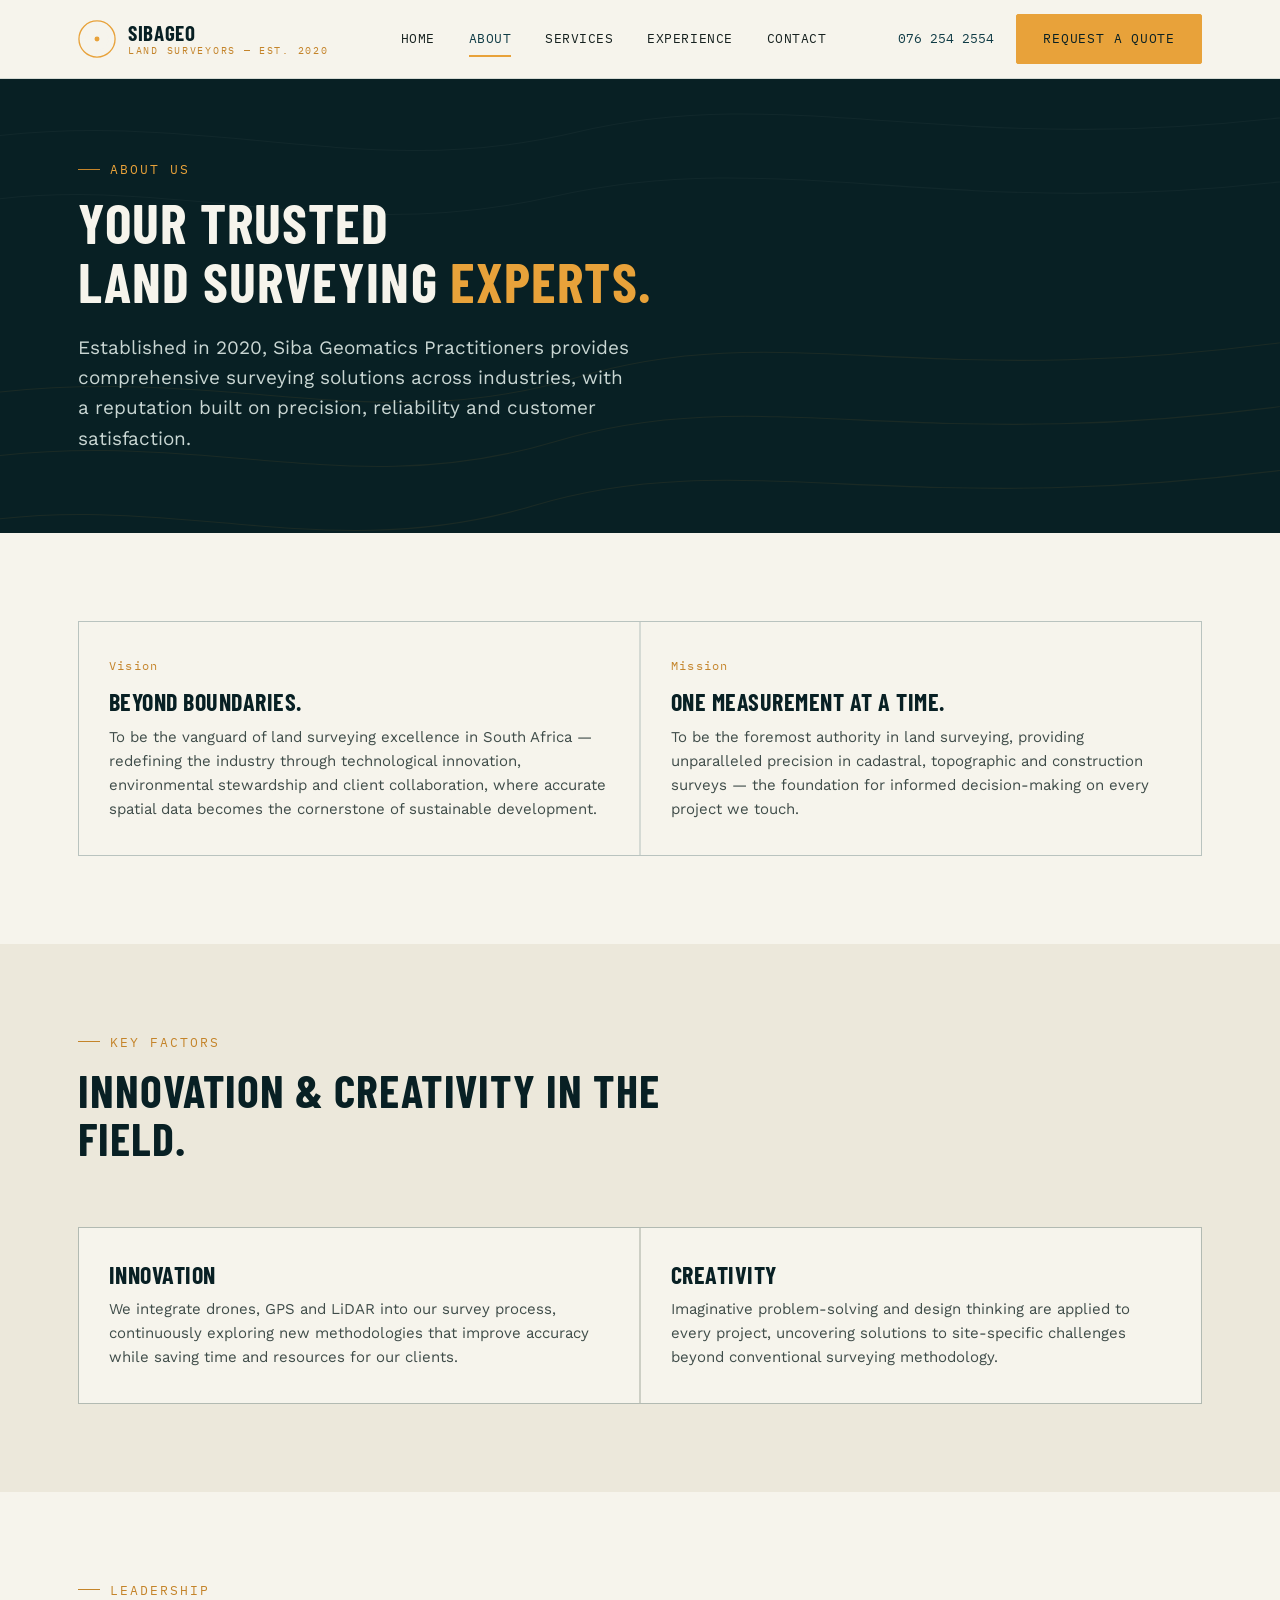
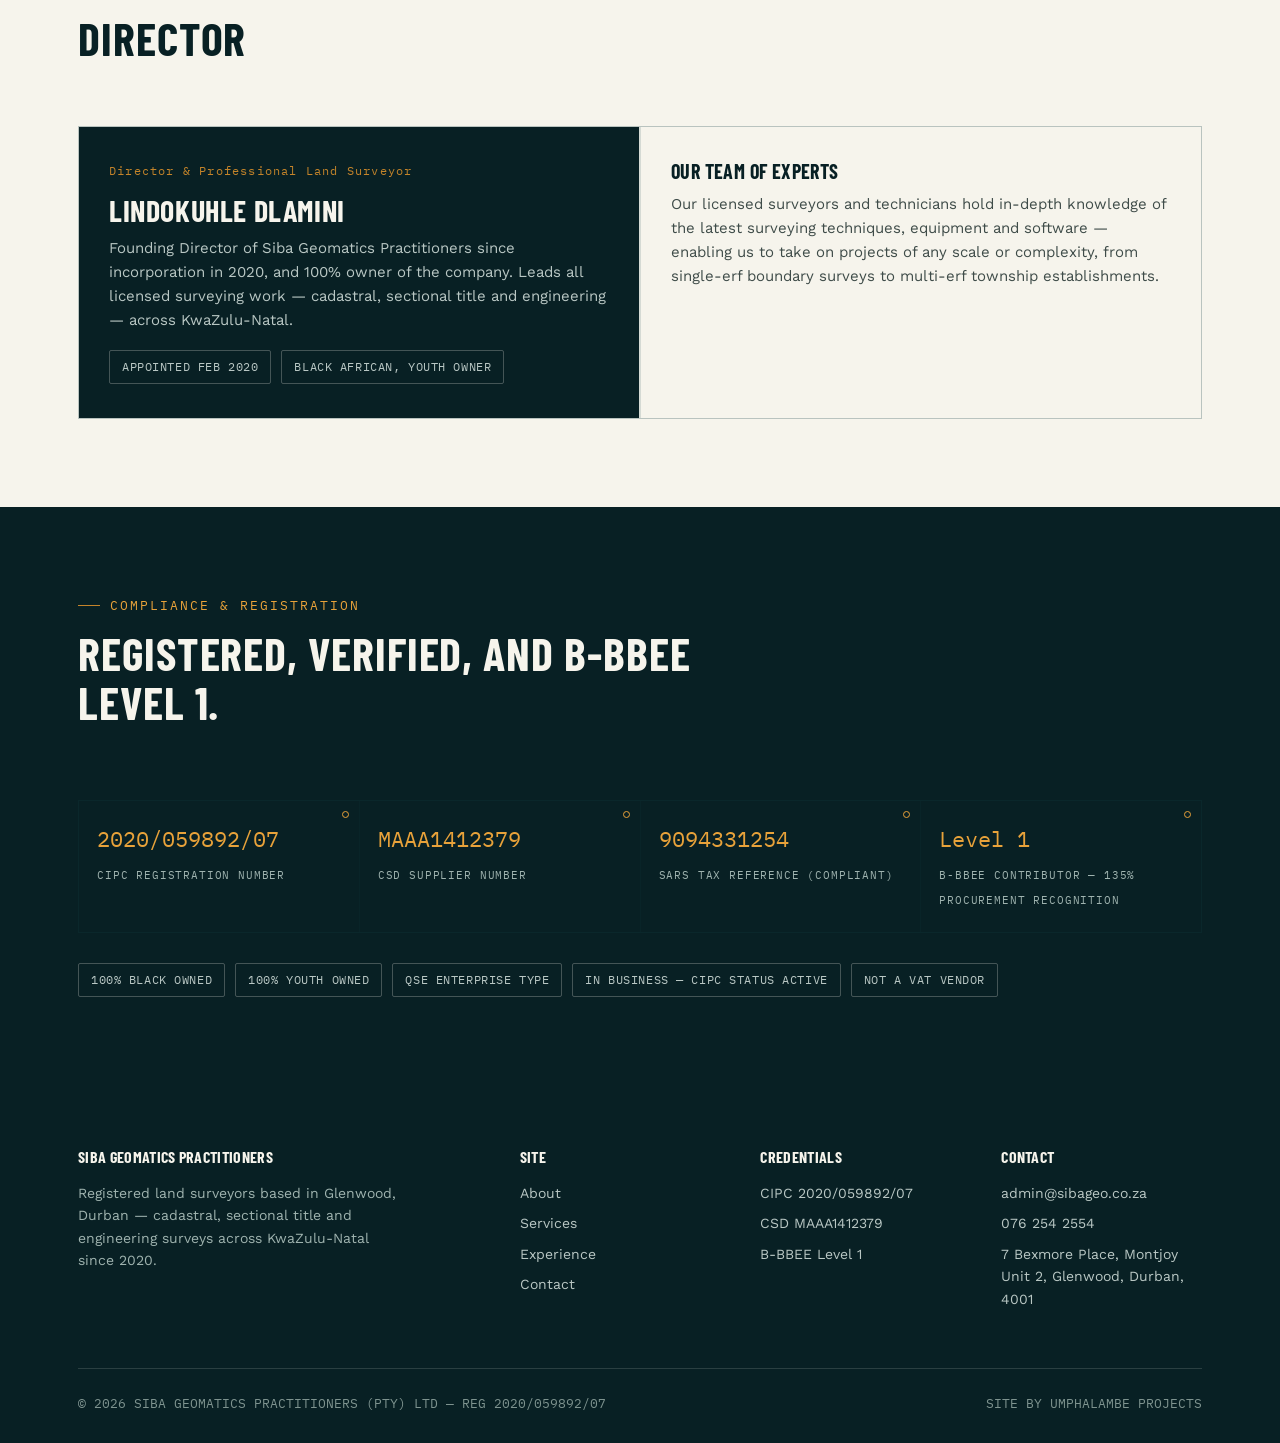
==== about.html @ 380212ef "Initial commit: SIBAGEO website Co-Authored-By: Claude Sonnet 5.5 <noreply@anthropic.com> Claude-Ses" ====
<!DOCTYPE html>
<html lang="en">
<head>
<meta charset="UTF-8">
<meta name="viewport" content="width=device-width, initial-scale=1.0">
<title>About | SIBAGEO Land Surveyors</title>
<meta name="description" content="About Siba Geomatics Practitioners — director, vision, mission, and B-BBEE Level 1 compliance credentials.">
<link rel="preconnect" href="https://fonts.googleapis.com">
<link href="https://fonts.googleapis.com/css2?family=Barlow+Condensed:wght@500;600;700&family=Work+Sans:wght@400;500;600&family=IBM+Plex+Mono:wght@400;500&display=swap" rel="stylesheet">
<link rel="stylesheet" href="style.css">
</head>
<body>
<header class="site">
  <div class="navwrap">
    <a class="brand" href="index.html">
      <svg class="brand-mark" viewBox="0 0 40 40" fill="none" xmlns="http://www.w3.org/2000/svg">
<circle cx="20" cy="20" r="19" stroke="#E8A23A" stroke-width="1.4"/>
<circle cx="20" cy="20" r="12.5" stroke="#F6F4EC" stroke-width="1"/>
<line x1="20" y1="2" x2="20" y2="9" stroke="#F6F4EC" stroke-width="1"/>
<line x1="20" y1="31" x2="20" y2="38" stroke="#F6F4EC" stroke-width="1"/>
<line x1="2" y1="20" x2="9" y2="20" stroke="#F6F4EC" stroke-width="1"/>
<line x1="31" y1="20" x2="38" y2="20" stroke="#F6F4EC" stroke-width="1"/>
<circle cx="20" cy="20" r="2.6" fill="#E8A23A"/>
</svg>
      <span class="brand-name">SIBAGEO<span>Land Surveyors — Est. 2020</span></span>
    </a>
    <nav class="mainnav">
      <a class="" href="index.html">Home</a>
<a class="active" href="about.html">About</a>
<a class="" href="services.html">Services</a>
<a class="" href="projects.html">Experience</a>
<a class="" href="contact.html">Contact</a>

    </nav>
    <div class="navcta">
      <a class="navphone" href="tel:+27762542554">076 254 2554</a>
      <a class="btn btn-gold" href="contact.html">Request a Quote</a>
      <button class="hamburger" aria-label="Menu"><span></span><span></span><span></span></button>
    </div>
  </div>
</header>

<section class="hero" style="padding:80px 0 60px;">
  <svg class="contour-bg" viewBox="0 0 1200 500" preserveAspectRatio="none" xmlns="http://www.w3.org/2000/svg">
<g stroke="#E8A23A" stroke-opacity="0.16" fill="none" stroke-width="1">
<path d="M-50,420 C 150,380 300,460 500,400 C 700,340 850,420 1250,360"/>
<path d="M-50,360 C 180,320 320,400 520,340 C 720,280 860,360 1250,300"/>
<path d="M-50,300 C 200,260 340,340 540,280 C 740,220 870,300 1250,240"/>
</g>
<g stroke="#F6F4EC" stroke-opacity="0.07" fill="none" stroke-width="1">
<path d="M-50,120 C 150,80 300,160 520,110 C 740,60 900,140 1250,90"/>
<path d="M-50,60 C 180,20 330,100 540,50 C 750,0 900,80 1250,30"/>
</g>
</svg>
  <div class="container hero-inner">
    <div class="eyebrow" style="color:#E8A23A;">About Us</div>
    <h1 style="font-size:clamp(34px,5vw,56px);">Your trusted<br>land surveying <em>experts.</em></h1>
    <p class="lead">Established in 2020, Siba Geomatics Practitioners provides comprehensive surveying solutions across industries, with a reputation built on precision, reliability and customer satisfaction.</p>
  </div>
</section>

<section class="section">
  <div class="container">
    <div class="grid grid-2">
      <div class="card">
        <span class="num">Vision</span>
        <h3>Beyond boundaries.</h3>
        <p>To be the vanguard of land surveying excellence in South Africa &mdash; redefining the industry through technological innovation, environmental stewardship and client collaboration, where accurate spatial data becomes the cornerstone of sustainable development.</p>
      </div>
      <div class="card">
        <span class="num">Mission</span>
        <h3>One measurement at a time.</h3>
        <p>To be the foremost authority in land surveying, providing unparalleled precision in cadastral, topographic and construction surveys &mdash; the foundation for informed decision-making on every project we touch.</p>
      </div>
    </div>
  </div>
</section>

<section class="section band-paper-dim">
  <div class="container">
    <div class="section-head">
      <div><div class="eyebrow">Key Factors</div><h2>Innovation &amp; creativity in the field.</h2></div>
    </div>
    <div class="grid grid-2">
      <div class="card">
        <h3>Innovation</h3>
        <p>We integrate drones, GPS and LiDAR into our survey process, continuously exploring new methodologies that improve accuracy while saving time and resources for our clients.</p>
      </div>
      <div class="card">
        <h3>Creativity</h3>
        <p>Imaginative problem-solving and design thinking are applied to every project, uncovering solutions to site-specific challenges beyond conventional surveying methodology.</p>
      </div>
    </div>
  </div>
</section>

<section class="section" id="team">
  <div class="container">
    <div class="section-head"><div><div class="eyebrow">Leadership</div><h2>Director</h2></div></div>
    <div class="grid grid-2" style="align-items:stretch;">
      <div class="card card-dark">
        <span class="num">Director &amp; Professional Land Surveyor</span>
        <h3 style="font-size:30px;">Lindokuhle Dlamini</h3>
        <p>Founding Director of Siba Geomatics Practitioners since incorporation in 2020, and 100% owner of the company. Leads all licensed surveying work &mdash; cadastral, sectional title and engineering &mdash; across KwaZulu-Natal.</p>
        <div class="badge-row">
          <span class="badge" style="border-color:rgba(246,244,236,0.25);color:#B9C7C4;">Appointed Feb 2020</span>
          <span class="badge" style="border-color:rgba(246,244,236,0.25);color:#B9C7C4;">Black African, Youth Owner</span>
        </div>
      </div>
      <div class="card">
        <h3 style="font-size:20px;">Our Team of Experts</h3>
        <p>Our licensed surveyors and technicians hold in-depth knowledge of the latest surveying techniques, equipment and software &mdash; enabling us to take on projects of any scale or complexity, from single-erf boundary surveys to multi-erf township establishments.</p>
      </div>
    </div>
  </div>
</section>

<section class="section band-dark" id="compliance">
  <div class="container">
    <div class="section-head">
      <div><div class="eyebrow" style="color:#E8A23A;">Compliance &amp; Registration</div><h2>Registered, verified, and B-BBEE Level 1.</h2></div>
    </div>
    <div class="plate-row">
      <div class="plate"><span class="val mono">2020/059892/07</span><span class="lab">CIPC Registration Number</span></div>
      <div class="plate"><span class="val mono">MAAA1412379</span><span class="lab">CSD Supplier Number</span></div>
      <div class="plate"><span class="val mono">9094331254</span><span class="lab">SARS Tax Reference (Compliant)</span></div>
      <div class="plate"><span class="val mono">Level 1</span><span class="lab">B-BBEE Contributor — 135% Procurement Recognition</span></div>
    </div>
    <div class="badge-row" style="margin-top:30px;">
      <span class="badge" style="border-color:rgba(246,244,236,0.25);color:#B9C7C4;">100% Black Owned</span>
      <span class="badge" style="border-color:rgba(246,244,236,0.25);color:#B9C7C4;">100% Youth Owned</span>
      <span class="badge" style="border-color:rgba(246,244,236,0.25);color:#B9C7C4;">QSE Enterprise Type</span>
      <span class="badge" style="border-color:rgba(246,244,236,0.25);color:#B9C7C4;">In Business — CIPC Status Active</span>
      <span class="badge" style="border-color:rgba(246,244,236,0.25);color:#B9C7C4;">Not a VAT Vendor</span>
    </div>
  </div>
</section>

<footer class="site">
  <div class="container">
    <div class="foot-grid">
      <div>
        <h4>Siba Geomatics Practitioners</h4>
        <p style="color:#9FB3AF;font-size:14px;max-width:320px;">Registered land surveyors based in Glenwood, Durban — cadastral, sectional title and engineering surveys across KwaZulu-Natal since 2020.</p>
      </div>
      <div>
        <h4>Site</h4>
        <a href="about.html">About</a>
        <a href="services.html">Services</a>
        <a href="projects.html">Experience</a>
        <a href="contact.html">Contact</a>
      </div>
      <div>
        <h4>Credentials</h4>
        <a href="about.html#compliance">CIPC 2020/059892/07</a>
        <a href="about.html#compliance">CSD MAAA1412379</a>
        <a href="about.html#compliance">B-BBEE Level 1</a>
      </div>
      <div>
        <h4>Contact</h4>
        <a href="mailto:admin@sibageo.co.za">admin@sibageo.co.za</a>
        <a href="tel:+27762542554">076 254 2554</a>
        <a href="#">7 Bexmore Place, Montjoy Unit 2, Glenwood, Durban, 4001</a>
      </div>
    </div>
    <div class="foot-bottom">
      <span>&copy; 2026 SIBA GEOMATICS PRACTITIONERS (PTY) LTD — REG 2020/059892/07</span>
      <span>SITE BY UMPHALAMBE PROJECTS</span>
    </div>
  </div>
</footer>
<script src="nav.js"></script>
</body>
</html>
---- style.css ----
/* ===================================================================
   SIBAGEO GEOMATICS PRACTITIONERS — design tokens
   Display: Barlow Condensed | Body: Work Sans | Data: IBM Plex Mono
=================================================================== */
:root{
  --ink:        #0F3B45;   /* primary deep teal */
  --ink-deep:   #082024;   /* near-black teal, footers/hero */
  --gold:       #E8A23A;   /* beacon gold accent */
  --gold-dim:   #C4842A;
  --contour:    #7E9490;   /* muted sage-grey, topographic line color */
  --paper:      #F6F4EC;   /* warm off-white background */
  --paper-dim:  #ECE8DB;
  --ink-text:   #16211F;
  --line:       rgba(15,59,69,0.14);
  --radius:     2px;
}

*{box-sizing:border-box;}
html{scroll-behavior:smooth;}
body{
  margin:0;
  background:var(--paper);
  color:var(--ink-text);
  font-family:'Work Sans', sans-serif;
  font-size:16px;
  line-height:1.6;
  -webkit-font-smoothing:antialiased;
}
h1,h2,h3,h4{
  font-family:'Barlow Condensed', sans-serif;
  font-weight:700;
  text-transform:uppercase;
  letter-spacing:0.02em;
  margin:0 0 0.4em 0;
  color:var(--ink-deep);
  line-height:1.05;
}
.mono, .plate, .tag, .refno{
  font-family:'IBM Plex Mono', monospace;
}
p{margin:0 0 1em 0;}
a{color:inherit;}
img{max-width:100%;display:block;}
.container{max-width:1180px;margin:0 auto;padding:0 28px;}
.section{padding:88px 0;}
.section-tight{padding:56px 0;}
.eyebrow{
  font-family:'IBM Plex Mono', monospace;
  font-size:12.5px;
  letter-spacing:0.16em;
  text-transform:uppercase;
  color:var(--gold-dim);
  display:flex;
  align-items:center;
  gap:10px;
  margin-bottom:14px;
}
.eyebrow::before{
  content:'';
  width:22px;height:1px;background:var(--gold-dim);
  display:inline-block;
}
.lead{font-size:19px;max-width:640px;color:#3A4644;}

/* Buttons */
.btn{
  display:inline-flex;align-items:center;gap:10px;
  font-family:'IBM Plex Mono', monospace;
  font-size:13px;letter-spacing:0.06em;text-transform:uppercase;
  padding:14px 26px;border:1px solid var(--ink-deep);
  background:var(--ink-deep);color:var(--paper);
  text-decoration:none;border-radius:var(--radius);
  transition:all .2s ease;
}
.btn:hover{background:var(--gold);border-color:var(--gold);color:var(--ink-deep);}
.btn-ghost{background:transparent;color:var(--ink-deep);border-color:var(--ink-deep);}
.btn-ghost:hover{background:var(--ink-deep);color:var(--paper);}
.btn-gold{background:var(--gold);border-color:var(--gold);color:var(--ink-deep);}
.btn-gold:hover{background:var(--paper);border-color:var(--ink-deep);}

/* ============ NAV ============ */
header.site{
  position:sticky;top:0;z-index:50;
  background:var(--paper);
  border-bottom:1px solid var(--line);
}
.navwrap{
  max-width:1180px;margin:0 auto;padding:0 28px;
  display:flex;align-items:center;justify-content:space-between;
  height:78px;
}
.brand{display:flex;align-items:center;gap:12px;text-decoration:none;color:var(--ink-deep);}
.brand-mark{width:38px;height:38px;flex:none;}
.brand-name{font-family:'Barlow Condensed';font-weight:700;font-size:21px;letter-spacing:0.03em;line-height:1;}
.brand-name span{display:block;font-family:'IBM Plex Mono';font-size:9.5px;letter-spacing:0.18em;color:var(--gold-dim);font-weight:400;text-transform:uppercase;margin-top:3px;}
nav.mainnav{display:flex;gap:34px;align-items:center;}
nav.mainnav a{
  text-decoration:none;color:var(--ink-text);
  font-family:'IBM Plex Mono';font-size:13px;letter-spacing:0.04em;
  text-transform:uppercase;position:relative;padding:6px 0;
}
nav.mainnav a.active, nav.mainnav a:hover{color:var(--ink);}
nav.mainnav a.active::after{
  content:'';position:absolute;left:0;bottom:-2px;width:100%;height:2px;background:var(--gold);
}
.navcta{display:flex;align-items:center;gap:22px;}
.navphone{font-family:'IBM Plex Mono';font-size:13px;color:var(--ink);text-decoration:none;display:none;}
@media(min-width:900px){.navphone{display:block;}}
.hamburger{display:none;background:none;border:none;cursor:pointer;padding:8px;}
.hamburger span{display:block;width:24px;height:2px;background:var(--ink-deep);margin:5px 0;}
@media(max-width:860px){
  nav.mainnav{
    position:fixed;inset:78px 0 0 0;background:var(--paper);
    flex-direction:column;padding:36px 28px;gap:26px;
    transform:translateX(100%);transition:transform .25s ease;
  }
  nav.mainnav.open{transform:translateX(0);}
  nav.mainnav a{font-size:16px;}
  .hamburger{display:block;}
  .navphone{display:none;}
}

/* ============ HERO ============ */
.hero{
  position:relative;overflow:hidden;
  background:var(--ink-deep);
  color:var(--paper);
  padding:110px 0 90px;
}
.hero .contour-bg{
  position:absolute;inset:0;opacity:0.5;pointer-events:none;
}
.hero-inner{position:relative;z-index:2;}
.hero h1{
  color:var(--paper);
  font-size:clamp(40px,6vw,74px);
  max-width:900px;
  margin-bottom:22px;
}
.hero h1 em{font-style:normal;color:var(--gold);}
.hero .lead{color:#C9D6D3;font-size:19px;max-width:560px;}
.hero-actions{display:flex;gap:16px;margin-top:34px;flex-wrap:wrap;}

/* Beacon plate — signature element: modeled on a survey beacon reference plate */
.plate-row{
  display:grid;grid-template-columns:repeat(4,1fr);gap:1px;
  background:var(--line);
  margin-top:56px;
  border:1px solid var(--line);
}
.hero .plate-row{background:rgba(246,244,236,0.12);border-color:rgba(246,244,236,0.18);}
.plate{
  background:var(--ink-deep);
  padding:20px 18px;
  position:relative;
}
.plate::before{
  content:'';position:absolute;top:10px;right:10px;width:5px;height:5px;
  border-radius:50%;border:1px solid var(--gold);
}
.plate .val{font-size:22px;color:var(--gold);display:block;margin-bottom:4px;}
.plate .lab{font-size:10.5px;letter-spacing:0.08em;text-transform:uppercase;color:#9FB3AF;}
@media(max-width:760px){.plate-row{grid-template-columns:repeat(2,1fr);}}

/* Light-context plate variant (used off the dark hero) */
.plate-row.light{background:var(--line);border-color:var(--line);}
.plate-row.light .plate{background:var(--paper);}
.plate-row.light .plate .val{color:var(--ink);}
.plate-row.light .plate .lab{color:#5C6B68;}
.plate-row.light .plate::before{border-color:var(--gold-dim);}

/* ============ GRID / CARDS ============ */
.grid{display:grid;gap:2px;background:var(--line);border:1px solid var(--line);}
.grid-2{grid-template-columns:repeat(2,1fr);}
.grid-3{grid-template-columns:repeat(3,1fr);}
.grid-5{grid-template-columns:repeat(5,1fr);}
@media(max-width:900px){.grid-3{grid-template-columns:repeat(2,1fr);}.grid-5{grid-template-columns:repeat(2,1fr);}}
@media(max-width:600px){.grid-2,.grid-3,.grid-5{grid-template-columns:1fr;}}
.card{background:var(--paper);padding:34px 30px;}
.card .num{font-family:'IBM Plex Mono';font-size:12px;color:var(--gold-dim);letter-spacing:0.1em;margin-bottom:14px;display:block;}
.card h3{font-size:24px;margin-bottom:10px;}
.card p{color:#3F4C49;font-size:15px;margin-bottom:0;}
.card-dark{background:var(--ink-deep);color:var(--paper);}
.card-dark h3{color:var(--paper);}
.card-dark p{color:#B9C7C4;}

.section-head{display:flex;justify-content:space-between;align-items:flex-end;gap:30px;margin-bottom:46px;flex-wrap:wrap;}
.section-head h2{font-size:clamp(30px,4vw,46px);max-width:640px;}

/* markers instead of numbering (crosshair bullet) */
.mk-list{list-style:none;margin:0;padding:0;}
.mk-list li{
  display:flex;gap:16px;padding:16px 0;border-bottom:1px solid var(--line);
  align-items:flex-start;
}
.mk-list li:first-child{border-top:1px solid var(--line);}
.mk-list .mk{
  flex:none;width:16px;height:16px;margin-top:5px;
  border:1px solid var(--gold-dim);border-radius:50%;position:relative;
}
.mk::before,.mk::after{content:'';position:absolute;background:var(--gold-dim);}
.mk::before{left:50%;top:-4px;bottom:-4px;width:1px;transform:translateX(-50%);}
.mk::after{top:50%;left:-4px;right:-4px;height:1px;transform:translateY(-50%);}

/* Bands */
.band-dark{background:var(--ink-deep);color:var(--paper);}
.band-dark h2, .band-dark h3{color:var(--paper);}
.band-dark p{color:#B9C7C4;}
.band-paper-dim{background:var(--paper-dim);}

/* Footer */
footer.site{background:var(--ink-deep);color:#B9C7C4;padding:64px 0 30px;}
.foot-grid{display:grid;grid-template-columns:2fr 1fr 1fr 1fr;gap:40px;margin-bottom:50px;}
@media(max-width:760px){.foot-grid{grid-template-columns:1fr 1fr;}}
footer.site h4{color:var(--paper);font-size:16px;margin-bottom:16px;}
footer.site a{text-decoration:none;color:#B9C7C4;font-size:14px;display:block;margin-bottom:8px;}
footer.site a:hover{color:var(--gold);}
.foot-bottom{border-top:1px solid rgba(246,244,236,0.14);padding-top:24px;display:flex;justify-content:space-between;flex-wrap:wrap;gap:12px;font-size:12.5px;font-family:'IBM Plex Mono';color:#7E938F;}

/* Project entries (experience page) */
.proj{
  border-bottom:1px solid var(--line);padding:26px 0;
  display:grid;grid-template-columns:1.6fr 1fr 1fr;gap:20px;align-items:baseline;
}
.proj:first-child{border-top:1px solid var(--line);}
.proj .pname{font-family:'Barlow Condensed';font-weight:700;font-size:20px;text-transform:uppercase;color:var(--ink-deep);}
.proj .ploc{font-size:14px;color:#4E5A57;}
.proj .pperiod, .proj .pref{font-family:'IBM Plex Mono';font-size:12.5px;color:#5C6B68;}
@media(max-width:760px){.proj{grid-template-columns:1fr;gap:6px;}}

/* Contact */
.contact-block{display:grid;grid-template-columns:1fr 1fr;gap:2px;background:var(--line);border:1px solid var(--line);}
@media(max-width:860px){.contact-block{grid-template-columns:1fr;}}
.contact-item{background:var(--paper);padding:38px 34px;}
.contact-item h4{font-size:12px;letter-spacing:0.1em;color:var(--gold-dim);margin-bottom:10px;font-family:'IBM Plex Mono';text-transform:uppercase;}
.contact-item .big{font-size:22px;font-family:'Barlow Condensed';font-weight:600;}

form.enquiry{display:grid;gap:16px;}
form.enquiry label{font-family:'IBM Plex Mono';font-size:12px;letter-spacing:0.06em;text-transform:uppercase;color:#4E5A57;margin-bottom:6px;display:block;}
form.enquiry input, form.enquiry select, form.enquiry textarea{
  width:100%;padding:13px 14px;border:1px solid var(--line);background:var(--paper);
  font-family:'Work Sans';font-size:15px;color:var(--ink-text);border-radius:var(--radius);
}
form.enquiry input:focus, form.enquiry select:focus, form.enquiry textarea:focus{
  outline:2px solid var(--gold);outline-offset:1px;border-color:var(--gold);
}
form.enquiry textarea{resize:vertical;min-height:120px;}
.row2{display:grid;grid-template-columns:1fr 1fr;gap:16px;}
@media(max-width:600px){.row2{grid-template-columns:1fr;}}

.badge-row{display:flex;flex-wrap:wrap;gap:10px;margin-top:18px;}
.badge{
  font-family:'IBM Plex Mono';font-size:11.5px;letter-spacing:0.05em;text-transform:uppercase;
  border:1px solid var(--line);padding:7px 12px;color:#4E5A57;border-radius:var(--radius);
}

@media(prefers-reduced-motion:reduce){html{scroll-behavior:auto;}*{transition:none!important;}}
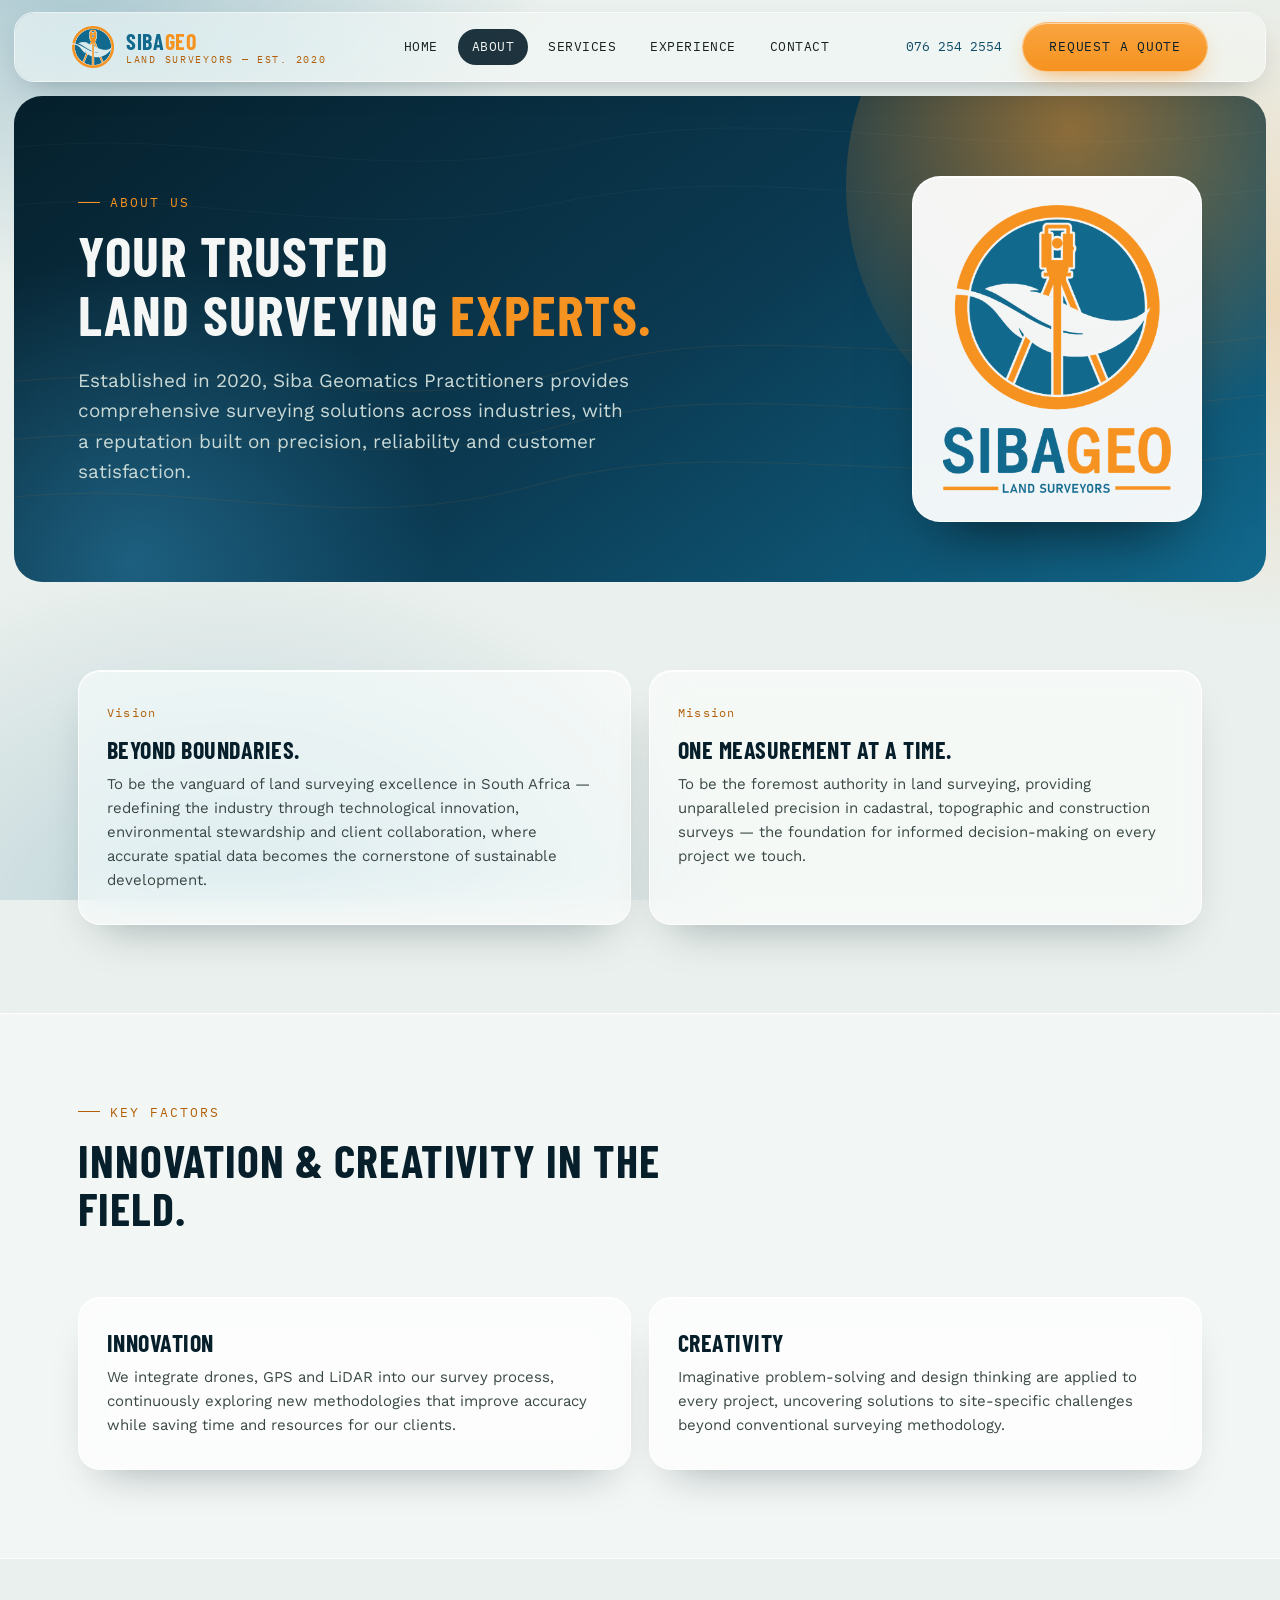
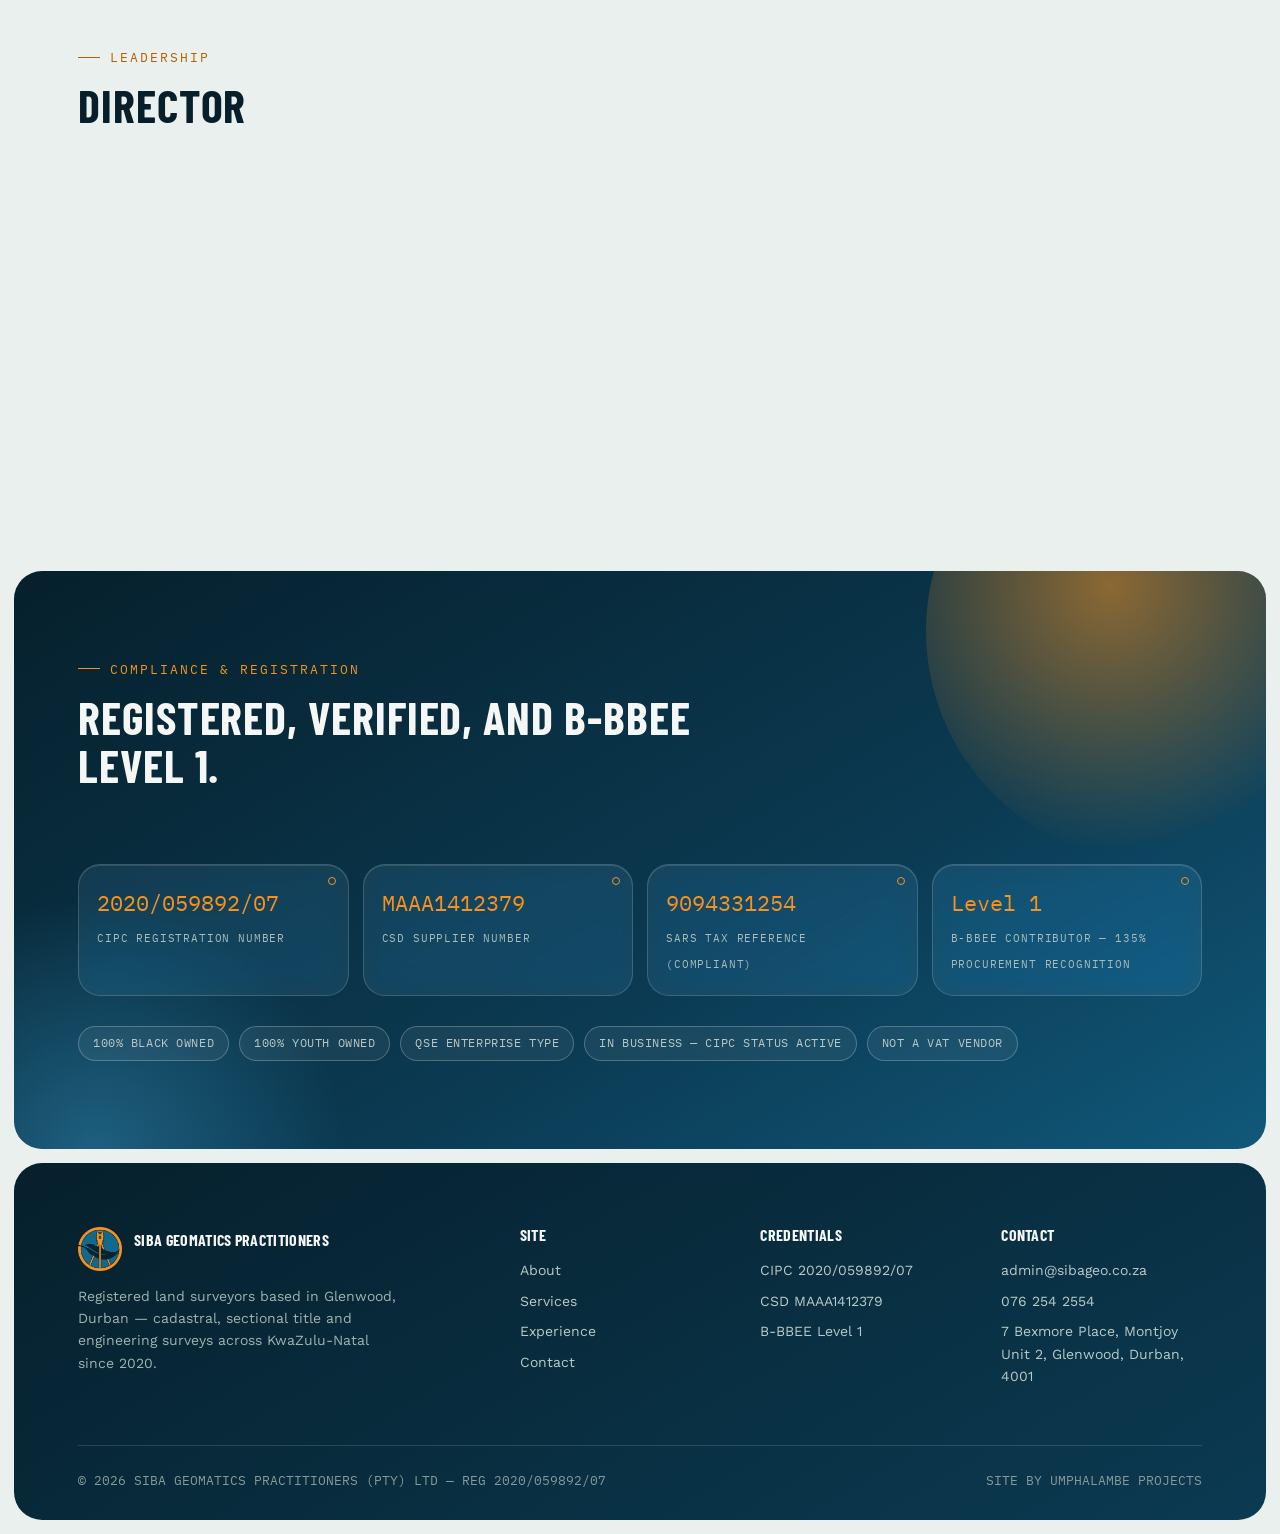
==== commit 0e86af47: "Use the real SIBAGEO logo and brand colours Add the logo (full lockup, round mark, favicon, touch ic" ====
--- a/about.html
+++ b/about.html
@@ -8,21 +8,16 @@
 <link rel="preconnect" href="https://fonts.googleapis.com">
 <link href="https://fonts.googleapis.com/css2?family=Barlow+Condensed:wght@500;600;700&family=Work+Sans:wght@400;500;600&family=IBM+Plex+Mono:wght@400;500&display=swap" rel="stylesheet">
 <link rel="stylesheet" href="style.css">
+<link rel="icon" type="image/png" href="assets/favicon.png">
+<link rel="apple-touch-icon" href="assets/apple-touch-icon.png">
+<meta name="theme-color" content="#0B3A52">
 </head>
 <body>
 <header class="site">
   <div class="navwrap">
     <a class="brand" href="index.html">
-      <svg class="brand-mark" viewBox="0 0 40 40" fill="none" xmlns="http://www.w3.org/2000/svg">
-<circle cx="20" cy="20" r="19" stroke="#E8A23A" stroke-width="1.4"/>
-<circle cx="20" cy="20" r="12.5" stroke="#F6F4EC" stroke-width="1"/>
-<line x1="20" y1="2" x2="20" y2="9" stroke="#F6F4EC" stroke-width="1"/>
-<line x1="20" y1="31" x2="20" y2="38" stroke="#F6F4EC" stroke-width="1"/>
-<line x1="2" y1="20" x2="9" y2="20" stroke="#F6F4EC" stroke-width="1"/>
-<line x1="31" y1="20" x2="38" y2="20" stroke="#F6F4EC" stroke-width="1"/>
-<circle cx="20" cy="20" r="2.6" fill="#E8A23A"/>
-</svg>
-      <span class="brand-name">SIBAGEO<span>Land Surveyors — Est. 2020</span></span>
+      <img class="brand-mark" src="assets/logo-mark.png" alt="SIBAGEO Land Surveyors logo" width="42" height="42">
+      <span class="brand-name">SIBA<b>GEO</b><span>Land Surveyors — Est. 2020</span></span>
     </a>
     <nav class="mainnav">
       <a class="" href="index.html">Home</a>
@@ -42,7 +37,7 @@
 
 <section class="hero" style="padding:80px 0 60px;">
   <svg class="contour-bg" viewBox="0 0 1200 500" preserveAspectRatio="none" xmlns="http://www.w3.org/2000/svg">
-<g stroke="#E8A23A" stroke-opacity="0.16" fill="none" stroke-width="1">
+<g stroke="#F69220" stroke-opacity="0.16" fill="none" stroke-width="1">
 <path d="M-50,420 C 150,380 300,460 500,400 C 700,340 850,420 1250,360"/>
 <path d="M-50,360 C 180,320 320,400 520,340 C 720,280 860,360 1250,300"/>
 <path d="M-50,300 C 200,260 340,340 540,280 C 740,220 870,300 1250,240"/>
@@ -53,9 +48,14 @@
 </g>
 </svg>
   <div class="container hero-inner">
-    <div class="eyebrow" style="color:#E8A23A;">About Us</div>
+  <div class="hero-split">
+    <div class="hero-copy">
+    <div class="eyebrow" style="color:#F69220;">About Us</div>
     <h1 style="font-size:clamp(34px,5vw,56px);">Your trusted<br>land surveying <em>experts.</em></h1>
     <p class="lead">Established in 2020, Siba Geomatics Practitioners provides comprehensive surveying solutions across industries, with a reputation built on precision, reliability and customer satisfaction.</p>
+    </div>
+    <div class="hero-logo"><img src="assets/logo-full.png" alt="SIBAGEO Land Surveyors" width="720" height="911"></div>
+  </div>
   </div>
 </section>
 
@@ -118,7 +118,7 @@
 <section class="section band-dark" id="compliance">
   <div class="container">
     <div class="section-head">
-      <div><div class="eyebrow" style="color:#E8A23A;">Compliance &amp; Registration</div><h2>Registered, verified, and B-BBEE Level 1.</h2></div>
+      <div><div class="eyebrow" style="color:#F69220;">Compliance &amp; Registration</div><h2>Registered, verified, and B-BBEE Level 1.</h2></div>
     </div>
     <div class="plate-row">
       <div class="plate"><span class="val mono">2020/059892/07</span><span class="lab">CIPC Registration Number</span></div>
@@ -140,7 +140,7 @@
   <div class="container">
     <div class="foot-grid">
       <div>
-        <h4>Siba Geomatics Practitioners</h4>
+        <div class="foot-brand"><img src="assets/logo-mark.png" alt="" width="44" height="44"><h4>Siba Geomatics Practitioners</h4></div>
         <p style="color:#9FB3AF;font-size:14px;max-width:320px;">Registered land surveyors based in Glenwood, Durban — cadastral, sectional title and engineering surveys across KwaZulu-Natal since 2020.</p>
       </div>
       <div>
--- a/style.css
+++ b/style.css
@@ -1,30 +1,45 @@
 /* ===================================================================
-   SIBAGEO GEOMATICS PRACTITIONERS — design tokens
+   SIBAGEO GEOMATICS PRACTITIONERS — glass design system (brand: blue #11698D, orange #F69220)
    Display: Barlow Condensed | Body: Work Sans | Data: IBM Plex Mono
+   Surfaces: frosted glass over soft teal + gold light
 =================================================================== */
 :root{
-  --ink:        #0F3B45;   /* primary deep teal */
-  --ink-deep:   #082024;   /* near-black teal, footers/hero */
-  --gold:       #E8A23A;   /* beacon gold accent */
-  --gold-dim:   #C4842A;
-  --contour:    #7E9490;   /* muted sage-grey, topographic line color */
-  --paper:      #F6F4EC;   /* warm off-white background */
-  --paper-dim:  #ECE8DB;
+  --ink:        #0F4A67;
+  --ink-deep:   #071F2B;
+  --teal:       #11698D;
+  --gold:       #F69220;
+  --gold-dim:   #B25F08;   /* gold for text on light glass (readable) */
+  --paper:      #F4F7F5;
+  --paper-dim:  #E6EEEB;
   --ink-text:   #16211F;
-  --line:       rgba(15,59,69,0.14);
-  --radius:     2px;
+  --line:       rgba(7,31,43,0.12);
+  --glass:      rgba(255,255,255,0.55);
+  --glass-edge: rgba(255,255,255,0.78);
+  --radius:     14px;
+  --radius-lg:  22px;
+  --radius-xl:  28px;
+  --shadow:     0 1px 0 rgba(255,255,255,0.85) inset, 0 22px 44px -24px rgba(7,31,43,0.38);
 }
 
 *{box-sizing:border-box;}
 html{scroll-behavior:smooth;}
 body{
   margin:0;
-  background:var(--paper);
+  background-color:#EAF0ED;
   color:var(--ink-text);
   font-family:'Work Sans', sans-serif;
   font-size:16px;
   line-height:1.6;
   -webkit-font-smoothing:antialiased;
+  overflow-x:hidden;
+}
+/* soft colour light the glass sits on */
+body::before{
+  content:'';position:fixed;inset:0;z-index:-1;pointer-events:none;
+  background:
+    radial-gradient(760px 520px at 6% -4%,  rgba(17,105,141,0.30), transparent 62%),
+    radial-gradient(700px 520px at 100% 34%, rgba(246,146,32,0.24), transparent 62%),
+    radial-gradient(820px 620px at 18% 104%, rgba(17,105,141,0.22), transparent 62%);
 }
 h1,h2,h3,h4{
   font-family:'Barlow Condensed', sans-serif;
@@ -35,9 +50,7 @@
   color:var(--ink-deep);
   line-height:1.05;
 }
-.mono, .plate, .tag, .refno{
-  font-family:'IBM Plex Mono', monospace;
-}
+.mono, .plate, .tag, .refno{font-family:'IBM Plex Mono', monospace;}
 p{margin:0 0 1em 0;}
 a{color:inherit;}
 img{max-width:100%;display:block;}
@@ -46,154 +59,219 @@
 .section-tight{padding:56px 0;}
 .eyebrow{
   font-family:'IBM Plex Mono', monospace;
-  font-size:12.5px;
-  letter-spacing:0.16em;
-  text-transform:uppercase;
+  font-size:12.5px;letter-spacing:0.16em;text-transform:uppercase;
   color:var(--gold-dim);
-  display:flex;
-  align-items:center;
-  gap:10px;
-  margin-bottom:14px;
-}
-.eyebrow::before{
-  content:'';
-  width:22px;height:1px;background:var(--gold-dim);
-  display:inline-block;
-}
-.lead{font-size:19px;max-width:640px;color:#3A4644;}
-
-/* Buttons */
+  display:flex;align-items:center;gap:10px;margin-bottom:14px;
+}
+.eyebrow::before{content:'';width:22px;height:1px;background:currentColor;display:inline-block;}
+.lead{font-size:19px;max-width:640px;color:#34423F;}
+
+a:focus-visible, button:focus-visible, input:focus-visible, select:focus-visible, textarea:focus-visible{
+  outline:2px solid var(--gold);outline-offset:3px;
+}
+
+/* ============ BUTTONS ============ */
 .btn{
   display:inline-flex;align-items:center;gap:10px;
   font-family:'IBM Plex Mono', monospace;
   font-size:13px;letter-spacing:0.06em;text-transform:uppercase;
   padding:14px 26px;border:1px solid var(--ink-deep);
   background:var(--ink-deep);color:var(--paper);
-  text-decoration:none;border-radius:var(--radius);
-  transition:all .2s ease;
-}
-.btn:hover{background:var(--gold);border-color:var(--gold);color:var(--ink-deep);}
-.btn-ghost{background:transparent;color:var(--ink-deep);border-color:var(--ink-deep);}
-.btn-ghost:hover{background:var(--ink-deep);color:var(--paper);}
-.btn-gold{background:var(--gold);border-color:var(--gold);color:var(--ink-deep);}
-.btn-gold:hover{background:var(--paper);border-color:var(--ink-deep);}
-
-/* ============ NAV ============ */
+  text-decoration:none;border-radius:999px;cursor:pointer;
+  transition:transform .2s ease, box-shadow .2s ease, background .2s ease, color .2s ease;
+}
+.btn:hover{transform:translateY(-2px);background:var(--ink);box-shadow:0 12px 26px -12px rgba(7,31,43,0.6);}
+.btn-ghost{
+  background:rgba(255,255,255,0.08);color:var(--ink-deep);border-color:rgba(7,31,43,0.35);
+  backdrop-filter:blur(10px);-webkit-backdrop-filter:blur(10px);
+}
+.btn-ghost:hover{background:rgba(255,255,255,0.22);}
+.btn-gold{
+  background:linear-gradient(180deg,#F9A540,#F69220);border-color:rgba(255,255,255,0.35);color:var(--ink-deep);
+  box-shadow:0 10px 26px -12px rgba(246,146,32,0.9), 0 1px 0 rgba(255,255,255,0.55) inset;
+}
+.btn-gold:hover{background:linear-gradient(180deg,#FBB153,#F8A030);box-shadow:0 16px 30px -12px rgba(246,146,32,1), 0 1px 0 rgba(255,255,255,0.6) inset;}
+
+/* ============ NAV (floating glass bar) ============ */
 header.site{
-  position:sticky;top:0;z-index:50;
-  background:var(--paper);
-  border-bottom:1px solid var(--line);
-}
+  position:sticky;top:12px;z-index:50;
+  margin:12px 14px 0;
+  border-radius:20px;
+  border:1px solid rgba(255,255,255,0.75);
+  box-shadow:0 12px 32px -16px rgba(7,31,43,0.4);
+  transition:box-shadow .25s ease;
+}
+/* blur lives on a pseudo-element so it never traps the fixed mobile menu */
+header.site::before{
+  content:'';position:absolute;inset:0;z-index:-1;border-radius:inherit;
+  background:rgba(244,247,245,0.62);
+  backdrop-filter:blur(22px) saturate(170%);
+  -webkit-backdrop-filter:blur(22px) saturate(170%);
+}
+header.site.scrolled{box-shadow:0 16px 38px -14px rgba(7,31,43,0.5);}
 .navwrap{
-  max-width:1180px;margin:0 auto;padding:0 28px;
+  max-width:1180px;margin:0 auto;padding:0 22px;
   display:flex;align-items:center;justify-content:space-between;
-  height:78px;
-}
-.brand{display:flex;align-items:center;gap:12px;text-decoration:none;color:var(--ink-deep);}
-.brand-mark{width:38px;height:38px;flex:none;}
-.brand-name{font-family:'Barlow Condensed';font-weight:700;font-size:21px;letter-spacing:0.03em;line-height:1;}
+  height:68px;
+}
+.brand{display:flex;align-items:center;gap:12px;text-decoration:none;color:var(--ink-deep);position:relative;z-index:3;}
+.brand-mark{width:42px;height:42px;flex:none;object-fit:contain;}
+.brand-name{font-family:'Barlow Condensed';font-weight:700;font-size:22px;letter-spacing:0.03em;line-height:1;color:#11698D;}
+.brand-name b{color:#F69220;font-weight:700;}
 .brand-name span{display:block;font-family:'IBM Plex Mono';font-size:9.5px;letter-spacing:0.18em;color:var(--gold-dim);font-weight:400;text-transform:uppercase;margin-top:3px;}
-nav.mainnav{display:flex;gap:34px;align-items:center;}
+nav.mainnav{display:flex;gap:6px;align-items:center;z-index:2;}
 nav.mainnav a{
   text-decoration:none;color:var(--ink-text);
   font-family:'IBM Plex Mono';font-size:13px;letter-spacing:0.04em;
-  text-transform:uppercase;position:relative;padding:6px 0;
-}
-nav.mainnav a.active, nav.mainnav a:hover{color:var(--ink);}
-nav.mainnav a.active::after{
-  content:'';position:absolute;left:0;bottom:-2px;width:100%;height:2px;background:var(--gold);
-}
-.navcta{display:flex;align-items:center;gap:22px;}
+  text-transform:uppercase;position:relative;padding:8px 14px;border-radius:999px;
+  transition:background .2s ease,color .2s ease;
+}
+nav.mainnav a:hover{background:rgba(255,255,255,0.65);color:var(--ink);}
+nav.mainnav a.active{background:rgba(7,31,43,0.9);color:var(--paper);}
+.navcta{display:flex;align-items:center;gap:20px;position:relative;z-index:3;}
 .navphone{font-family:'IBM Plex Mono';font-size:13px;color:var(--ink);text-decoration:none;display:none;}
-@media(min-width:900px){.navphone{display:block;}}
-.hamburger{display:none;background:none;border:none;cursor:pointer;padding:8px;}
-.hamburger span{display:block;width:24px;height:2px;background:var(--ink-deep);margin:5px 0;}
+@media(min-width:1000px){.navphone{display:block;}}
+.hamburger{display:none;background:rgba(255,255,255,0.6);border:1px solid rgba(255,255,255,0.8);border-radius:12px;cursor:pointer;padding:9px 10px;}
+.hamburger span{display:block;width:22px;height:2px;background:var(--ink-deep);margin:4px 0;border-radius:2px;}
 @media(max-width:860px){
   nav.mainnav{
-    position:fixed;inset:78px 0 0 0;background:var(--paper);
-    flex-direction:column;padding:36px 28px;gap:26px;
-    transform:translateX(100%);transition:transform .25s ease;
+    position:fixed;inset:0;padding:112px 28px 40px;gap:8px;
+    flex-direction:column;align-items:flex-start;
+    background:rgba(244,247,245,0.9);
+    backdrop-filter:blur(26px) saturate(160%);-webkit-backdrop-filter:blur(26px) saturate(160%);
+    opacity:0;transform:translateY(-10px);pointer-events:none;
+    transition:opacity .25s ease, transform .25s ease;
   }
-  nav.mainnav.open{transform:translateX(0);}
-  nav.mainnav a{font-size:16px;}
+  nav.mainnav.open{opacity:1;transform:none;pointer-events:auto;}
+  nav.mainnav a{font-size:18px;padding:12px 18px;}
   .hamburger{display:block;}
   .navphone{display:none;}
 }
-
-/* ============ HERO ============ */
+@media(max-width:720px){
+  .navcta .btn{display:none;}
+  .navwrap{padding:0 16px;}
+  .brand-name span{white-space:nowrap;letter-spacing:0.12em;}
+}
+
+/* ============ HERO (dark glass panel) ============ */
 .hero{
-  position:relative;overflow:hidden;
-  background:var(--ink-deep);
+  position:relative;overflow:hidden;isolation:isolate;
+  margin:14px 14px 0;border-radius:var(--radius-xl);
+  background:linear-gradient(145deg,#06202C 0%,#0B3A52 52%,#11698D 100%);
   color:var(--paper);
-  padding:110px 0 90px;
-}
-.hero .contour-bg{
-  position:absolute;inset:0;opacity:0.5;pointer-events:none;
-}
+  padding:104px 0 84px;
+}
+.hero::before,.band-dark::before{
+  content:'';position:absolute;z-index:-1;pointer-events:none;border-radius:50%;
+  width:560px;height:560px;right:-140px;top:-190px;
+  background:radial-gradient(circle at 40% 40%, rgba(246,146,32,0.55), rgba(246,146,32,0) 68%);
+}
+.hero::after,.band-dark::after{
+  content:'';position:absolute;z-index:-1;pointer-events:none;border-radius:50%;
+  width:640px;height:640px;left:-200px;bottom:-300px;
+  background:radial-gradient(circle at 50% 50%, rgba(60,165,215,0.38), rgba(60,165,215,0) 68%);
+}
+.hero .contour-bg{position:absolute;inset:0;width:100%;height:100%;opacity:0.55;pointer-events:none;}
 .hero-inner{position:relative;z-index:2;}
 .hero h1{
   color:var(--paper);
   font-size:clamp(40px,6vw,74px);
-  max-width:900px;
-  margin-bottom:22px;
+  max-width:900px;margin-bottom:22px;
 }
 .hero h1 em{font-style:normal;color:var(--gold);}
-.hero .lead{color:#C9D6D3;font-size:19px;max-width:560px;}
+.hero .lead{color:#C9D9D6;font-size:19px;max-width:560px;}
 .hero-actions{display:flex;gap:16px;margin-top:34px;flex-wrap:wrap;}
 
-/* Beacon plate — signature element: modeled on a survey beacon reference plate */
+/* Beacon plates — glass tiles modelled on a survey reference plate */
 .plate-row{
-  display:grid;grid-template-columns:repeat(4,1fr);gap:1px;
-  background:var(--line);
-  margin-top:56px;
-  border:1px solid var(--line);
-}
-.hero .plate-row{background:rgba(246,244,236,0.12);border-color:rgba(246,244,236,0.18);}
+  display:grid;grid-template-columns:repeat(4,1fr);gap:14px;
+  margin-top:56px;background:none;border:none;
+}
 .plate{
-  background:var(--ink-deep);
-  padding:20px 18px;
-  position:relative;
+  position:relative;padding:20px 18px;
+  background:rgba(255,255,255,0.07);
+  border:1px solid rgba(255,255,255,0.16);
+  border-radius:var(--radius-lg);
+  box-shadow:0 1px 0 rgba(255,255,255,0.12) inset;
+  backdrop-filter:blur(14px) saturate(140%);-webkit-backdrop-filter:blur(14px) saturate(140%);
 }
 .plate::before{
-  content:'';position:absolute;top:10px;right:10px;width:5px;height:5px;
+  content:'';position:absolute;top:12px;right:12px;width:6px;height:6px;
   border-radius:50%;border:1px solid var(--gold);
 }
-.plate .val{font-size:22px;color:var(--gold);display:block;margin-bottom:4px;}
-.plate .lab{font-size:10.5px;letter-spacing:0.08em;text-transform:uppercase;color:#9FB3AF;}
-@media(max-width:760px){.plate-row{grid-template-columns:repeat(2,1fr);}}
-
-/* Light-context plate variant (used off the dark hero) */
-.plate-row.light{background:var(--line);border-color:var(--line);}
-.plate-row.light .plate{background:var(--paper);}
-.plate-row.light .plate .val{color:var(--ink);}
-.plate-row.light .plate .lab{color:#5C6B68;}
-.plate-row.light .plate::before{border-color:var(--gold-dim);}
-
-/* ============ GRID / CARDS ============ */
-.grid{display:grid;gap:2px;background:var(--line);border:1px solid var(--line);}
+.plate .val{font-size:22px;color:var(--gold);display:block;margin-bottom:4px;word-break:break-word;}
+.plate .lab{font-size:10.5px;letter-spacing:0.08em;text-transform:uppercase;color:#A9BDB9;}
+@media(max-width:900px){.plate-row{grid-template-columns:repeat(2,1fr);}}
+
+/* hero with the logo on a frosted white card */
+.hero-split{display:grid;grid-template-columns:1.3fr 0.7fr;gap:48px;align-items:center;}
+.hero-logo{
+  justify-self:end;width:min(100%,290px);
+  background:rgba(255,255,255,0.94);
+  border:1px solid rgba(255,255,255,0.9);border-radius:var(--radius-xl);
+  padding:28px 30px;
+  box-shadow:0 34px 60px -30px rgba(0,0,0,0.65), 0 1px 0 rgba(255,255,255,1) inset;
+}
+.hero-logo img{width:100%;height:auto;}
+@media(max-width:820px){
+  .hero-split{grid-template-columns:1fr;gap:32px;}
+  .hero-logo{justify-self:start;width:190px;padding:20px 22px;border-radius:22px;}
+}
+.foot-brand{display:flex;align-items:center;gap:12px;margin-bottom:14px;}
+.foot-brand img{width:44px;height:44px;flex:none;}
+.foot-brand h4{margin:0;}
+
+/* ============ GRID / GLASS CARDS ============ */
+.grid{display:grid;gap:18px;background:none!important;border:none!important;}
 .grid-2{grid-template-columns:repeat(2,1fr);}
 .grid-3{grid-template-columns:repeat(3,1fr);}
 .grid-5{grid-template-columns:repeat(5,1fr);}
-@media(max-width:900px){.grid-3{grid-template-columns:repeat(2,1fr);}.grid-5{grid-template-columns:repeat(2,1fr);}}
-@media(max-width:600px){.grid-2,.grid-3,.grid-5{grid-template-columns:1fr;}}
-.card{background:var(--paper);padding:34px 30px;}
+@media(max-width:1100px){.grid-5{grid-template-columns:repeat(3,1fr);}}
+@media(max-width:820px){.grid-3{grid-template-columns:1fr;}}
+@media(max-width:700px){.grid-5{grid-template-columns:repeat(2,1fr);}}
+@media(max-width:600px){.grid-2{grid-template-columns:1fr;}}
+@media(max-width:440px){.grid-5{grid-template-columns:1fr;}}
+
+.card{
+  background:var(--glass);
+  border:1px solid var(--glass-edge);
+  border-radius:var(--radius-lg);
+  box-shadow:var(--shadow);
+  backdrop-filter:blur(18px) saturate(150%);-webkit-backdrop-filter:blur(18px) saturate(150%);
+  padding:32px 28px;
+  transition:transform .25s ease, box-shadow .25s ease;
+}
+@media(hover:hover){.card:hover{transform:translateY(-4px);}}
 .card .num{font-family:'IBM Plex Mono';font-size:12px;color:var(--gold-dim);letter-spacing:0.1em;margin-bottom:14px;display:block;}
 .card h3{font-size:24px;margin-bottom:10px;}
-.card p{color:#3F4C49;font-size:15px;margin-bottom:0;}
-.card-dark{background:var(--ink-deep);color:var(--paper);}
+.card p{color:#3A4845;font-size:15px;margin-bottom:0;}
+
+.card-dark{
+  background:linear-gradient(150deg,rgba(7,31,43,0.9),rgba(15,74,103,0.82));
+  border:1px solid rgba(255,255,255,0.14);
+  box-shadow:0 1px 0 rgba(255,255,255,0.1) inset, 0 24px 44px -24px rgba(7,31,43,0.7);
+  color:var(--paper);
+}
 .card-dark h3{color:var(--paper);}
-.card-dark p{color:#B9C7C4;}
+.card-dark p{color:#B9CAC7;}
+.card-dark .num{color:var(--gold);}
+.band-dark .card-dark{background:rgba(255,255,255,0.07);box-shadow:0 1px 0 rgba(255,255,255,0.12) inset;}
 
 .section-head{display:flex;justify-content:space-between;align-items:flex-end;gap:30px;margin-bottom:46px;flex-wrap:wrap;}
 .section-head h2{font-size:clamp(30px,4vw,46px);max-width:640px;}
 
-/* markers instead of numbering (crosshair bullet) */
-.mk-list{list-style:none;margin:0;padding:0;}
+/* crosshair markers as glass rows */
+.mk-list{list-style:none;margin:0;padding:0;display:grid;gap:12px;}
 .mk-list li{
-  display:flex;gap:16px;padding:16px 0;border-bottom:1px solid var(--line);
-  align-items:flex-start;
-}
-.mk-list li:first-child{border-top:1px solid var(--line);}
+  display:flex;gap:16px;align-items:flex-start;
+  padding:22px 0;
+  padding-left:26px!important;padding-right:26px!important;
+  background:var(--glass);
+  border:1px solid var(--glass-edge)!important;
+  border-radius:var(--radius-lg);
+  box-shadow:var(--shadow);
+  backdrop-filter:blur(16px) saturate(150%);-webkit-backdrop-filter:blur(16px) saturate(150%);
+}
 .mk-list .mk{
   flex:none;width:16px;height:16px;margin-top:5px;
   border:1px solid var(--gold-dim);border-radius:50%;position:relative;
@@ -202,47 +280,68 @@
 .mk::before{left:50%;top:-4px;bottom:-4px;width:1px;transform:translateX(-50%);}
 .mk::after{top:50%;left:-4px;right:-4px;height:1px;transform:translateY(-50%);}
 
-/* Bands */
-.band-dark{background:var(--ink-deep);color:var(--paper);}
+/* ============ BANDS ============ */
+.band-dark{
+  position:relative;overflow:hidden;isolation:isolate;
+  margin:0 14px;border-radius:var(--radius-xl);
+  background:linear-gradient(150deg,#06202C 0%,#0B3A52 60%,#10587A 100%);
+  color:var(--paper);
+}
+.band-dark::before{width:460px;height:460px;right:-120px;top:-170px;}
+.band-dark::after{width:520px;height:520px;left:-180px;bottom:-260px;}
+.band-dark > .container{position:relative;z-index:1;}
 .band-dark h2, .band-dark h3{color:var(--paper);}
-.band-dark p{color:#B9C7C4;}
-.band-paper-dim{background:var(--paper-dim);}
-
-/* Footer */
-footer.site{background:var(--ink-deep);color:#B9C7C4;padding:64px 0 30px;}
+.band-dark p{color:#B9CAC7;}
+.band-dark .eyebrow{color:var(--gold);}
+.band-paper-dim{
+  background:rgba(255,255,255,0.38);
+  border-top:1px solid rgba(255,255,255,0.75);border-bottom:1px solid rgba(255,255,255,0.75);
+  backdrop-filter:blur(12px);-webkit-backdrop-filter:blur(12px);
+}
+
+/* ============ FOOTER ============ */
+footer.site{
+  position:relative;overflow:hidden;
+  margin:14px;border-radius:var(--radius-xl);
+  background:linear-gradient(150deg,#06202C,#0B3A52);
+  color:#B9CAC7;padding:64px 0 30px;
+}
 .foot-grid{display:grid;grid-template-columns:2fr 1fr 1fr 1fr;gap:40px;margin-bottom:50px;}
 @media(max-width:760px){.foot-grid{grid-template-columns:1fr 1fr;}}
 footer.site h4{color:var(--paper);font-size:16px;margin-bottom:16px;}
-footer.site a{text-decoration:none;color:#B9C7C4;font-size:14px;display:block;margin-bottom:8px;}
+footer.site a{text-decoration:none;color:#B9CAC7;font-size:14px;display:block;margin-bottom:8px;}
 footer.site a:hover{color:var(--gold);}
-.foot-bottom{border-top:1px solid rgba(246,244,236,0.14);padding-top:24px;display:flex;justify-content:space-between;flex-wrap:wrap;gap:12px;font-size:12.5px;font-family:'IBM Plex Mono';color:#7E938F;}
-
-/* Project entries (experience page) */
+.foot-bottom{border-top:1px solid rgba(255,255,255,0.14);padding-top:24px;display:flex;justify-content:space-between;flex-wrap:wrap;gap:12px;font-size:12.5px;font-family:'IBM Plex Mono';color:#869B97;}
+
+/* ============ PROJECT REGISTER ============ */
 .proj{
-  border-bottom:1px solid var(--line);padding:26px 0;
   display:grid;grid-template-columns:1.6fr 1fr 1fr;gap:20px;align-items:baseline;
-}
-.proj:first-child{border-top:1px solid var(--line);}
+  padding:20px 26px;margin-bottom:10px;
+  background:var(--glass);
+  border:1px solid var(--glass-edge);
+  border-radius:var(--radius-lg);
+  box-shadow:var(--shadow);
+  backdrop-filter:blur(16px) saturate(150%);-webkit-backdrop-filter:blur(16px) saturate(150%);
+  transition:transform .2s ease;
+}
+@media(hover:hover){.proj:hover{transform:translateX(4px);}}
 .proj .pname{font-family:'Barlow Condensed';font-weight:700;font-size:20px;text-transform:uppercase;color:var(--ink-deep);}
-.proj .ploc{font-size:14px;color:#4E5A57;}
-.proj .pperiod, .proj .pref{font-family:'IBM Plex Mono';font-size:12.5px;color:#5C6B68;}
+.proj .ploc{font-size:14px;color:#46534F;}
+.proj .pperiod, .proj .pref{font-family:'IBM Plex Mono';font-size:12.5px;color:#4F5E5A;}
 @media(max-width:760px){.proj{grid-template-columns:1fr;gap:6px;}}
 
-/* Contact */
-.contact-block{display:grid;grid-template-columns:1fr 1fr;gap:2px;background:var(--line);border:1px solid var(--line);}
-@media(max-width:860px){.contact-block{grid-template-columns:1fr;}}
-.contact-item{background:var(--paper);padding:38px 34px;}
-.contact-item h4{font-size:12px;letter-spacing:0.1em;color:var(--gold-dim);margin-bottom:10px;font-family:'IBM Plex Mono';text-transform:uppercase;}
-.contact-item .big{font-size:22px;font-family:'Barlow Condensed';font-weight:600;}
-
+/* ============ CONTACT / FORM ============ */
 form.enquiry{display:grid;gap:16px;}
-form.enquiry label{font-family:'IBM Plex Mono';font-size:12px;letter-spacing:0.06em;text-transform:uppercase;color:#4E5A57;margin-bottom:6px;display:block;}
+form.enquiry label{font-family:'IBM Plex Mono';font-size:12px;letter-spacing:0.06em;text-transform:uppercase;color:#47554F;margin-bottom:6px;display:block;}
 form.enquiry input, form.enquiry select, form.enquiry textarea{
-  width:100%;padding:13px 14px;border:1px solid var(--line);background:var(--paper);
-  font-family:'Work Sans';font-size:15px;color:var(--ink-text);border-radius:var(--radius);
+  width:100%;padding:13px 16px;
+  border:1px solid rgba(7,31,43,0.16);background:rgba(255,255,255,0.65);
+  font-family:'Work Sans';font-size:15px;color:var(--ink-text);border-radius:12px;
+  transition:border-color .2s ease, box-shadow .2s ease, background .2s ease;
 }
 form.enquiry input:focus, form.enquiry select:focus, form.enquiry textarea:focus{
-  outline:2px solid var(--gold);outline-offset:1px;border-color:var(--gold);
+  outline:none;border-color:var(--gold);background:rgba(255,255,255,0.9);
+  box-shadow:0 0 0 4px rgba(246,146,32,0.25);
 }
 form.enquiry textarea{resize:vertical;min-height:120px;}
 .row2{display:grid;grid-template-columns:1fr 1fr;gap:16px;}
@@ -251,7 +350,22 @@
 .badge-row{display:flex;flex-wrap:wrap;gap:10px;margin-top:18px;}
 .badge{
   font-family:'IBM Plex Mono';font-size:11.5px;letter-spacing:0.05em;text-transform:uppercase;
-  border:1px solid var(--line);padding:7px 12px;color:#4E5A57;border-radius:var(--radius);
-}
-
-@media(prefers-reduced-motion:reduce){html{scroll-behavior:auto;}*{transition:none!important;}}
+  border:1px solid rgba(7,31,43,0.18);padding:7px 14px;color:#47554F;border-radius:999px;
+  background:rgba(255,255,255,0.35);
+}
+.band-dark .badge,.card-dark .badge{background:rgba(255,255,255,0.06);}
+
+/* ============ SCROLL REVEAL (only when JS is running) ============ */
+.js .reveal{opacity:0;transform:translateY(16px);transition:opacity .6s ease, transform .6s ease;}
+.js .reveal.in{opacity:1;transform:none;}
+
+@media(prefers-reduced-motion:reduce){
+  html{scroll-behavior:auto;}
+  *{transition:none!important;}
+  .js .reveal{opacity:1;transform:none;}
+}
+/* no blur support: fall back to solid-ish surfaces so text stays readable */
+@supports not ((backdrop-filter:blur(1px)) or (-webkit-backdrop-filter:blur(1px))){
+  .card,.proj,.mk-list li{background:rgba(255,255,255,0.85);}
+  header.site::before{background:rgba(244,247,245,0.95);}
+}
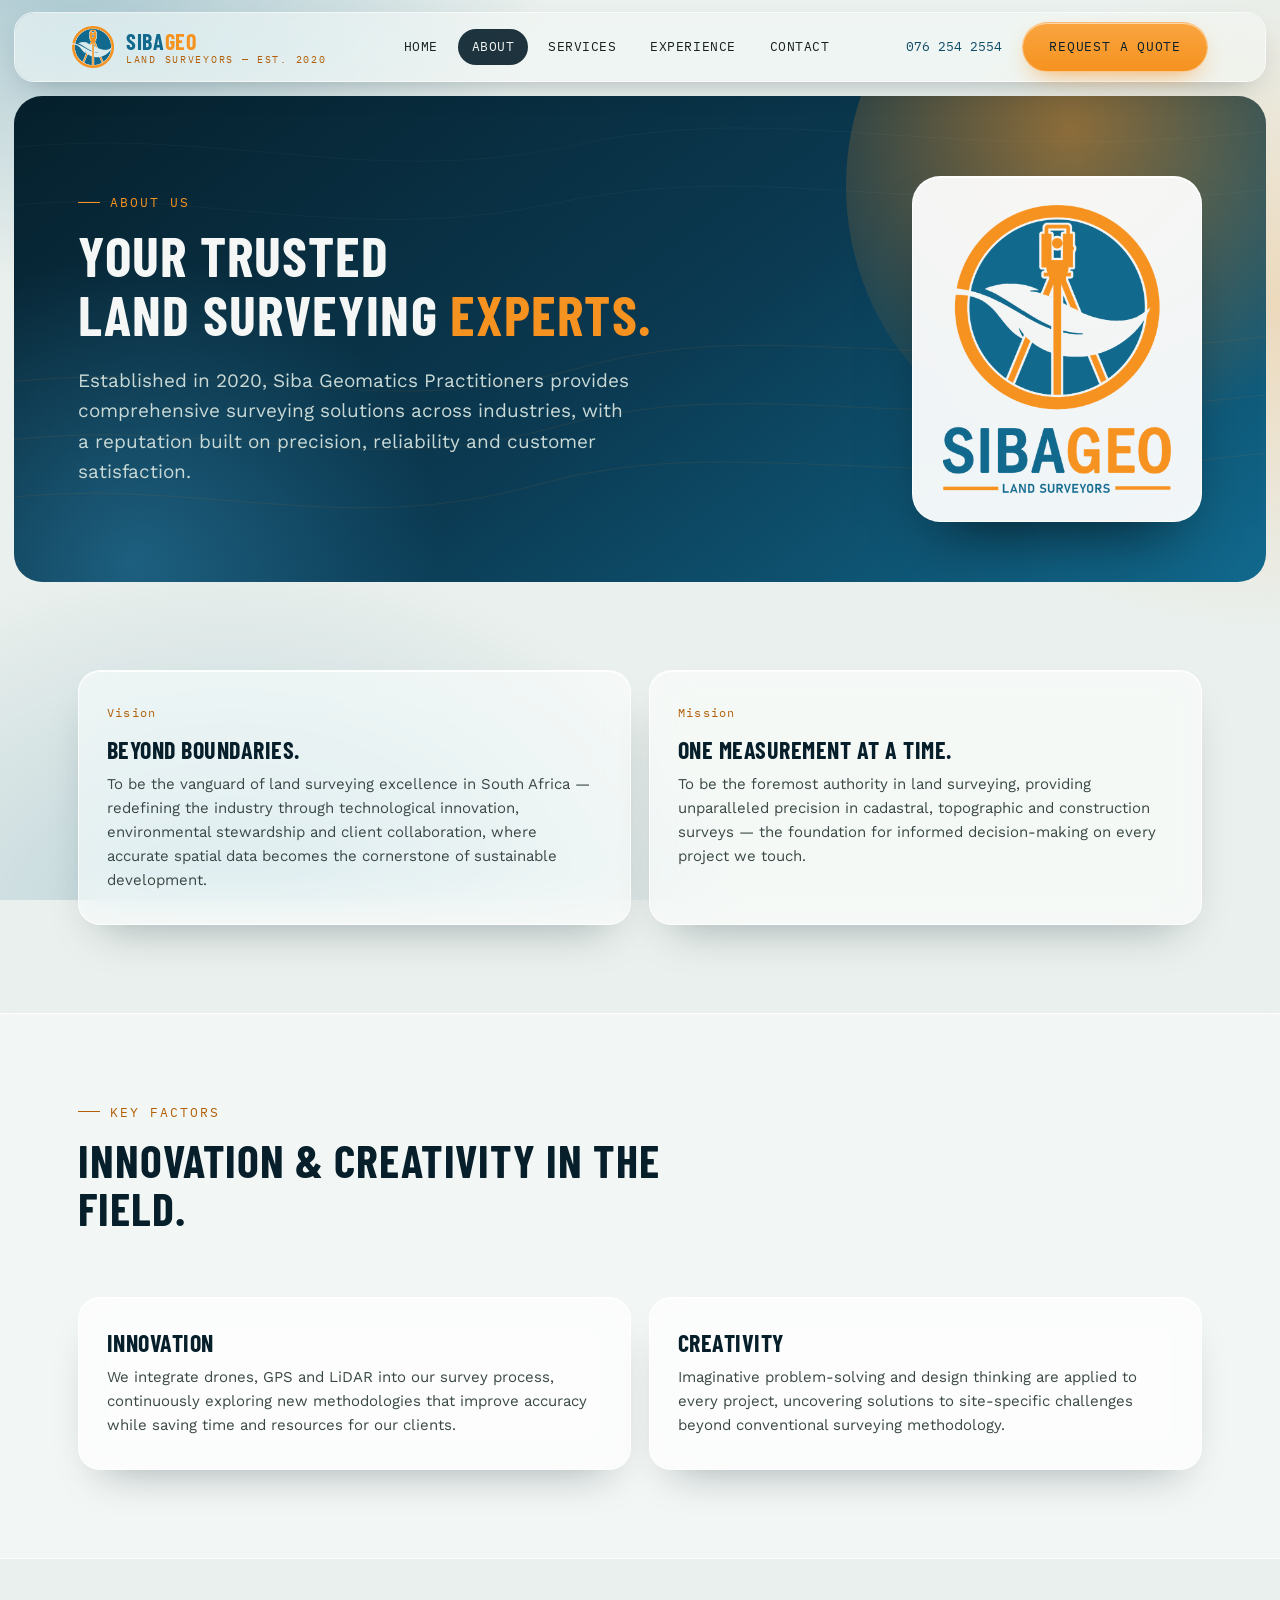
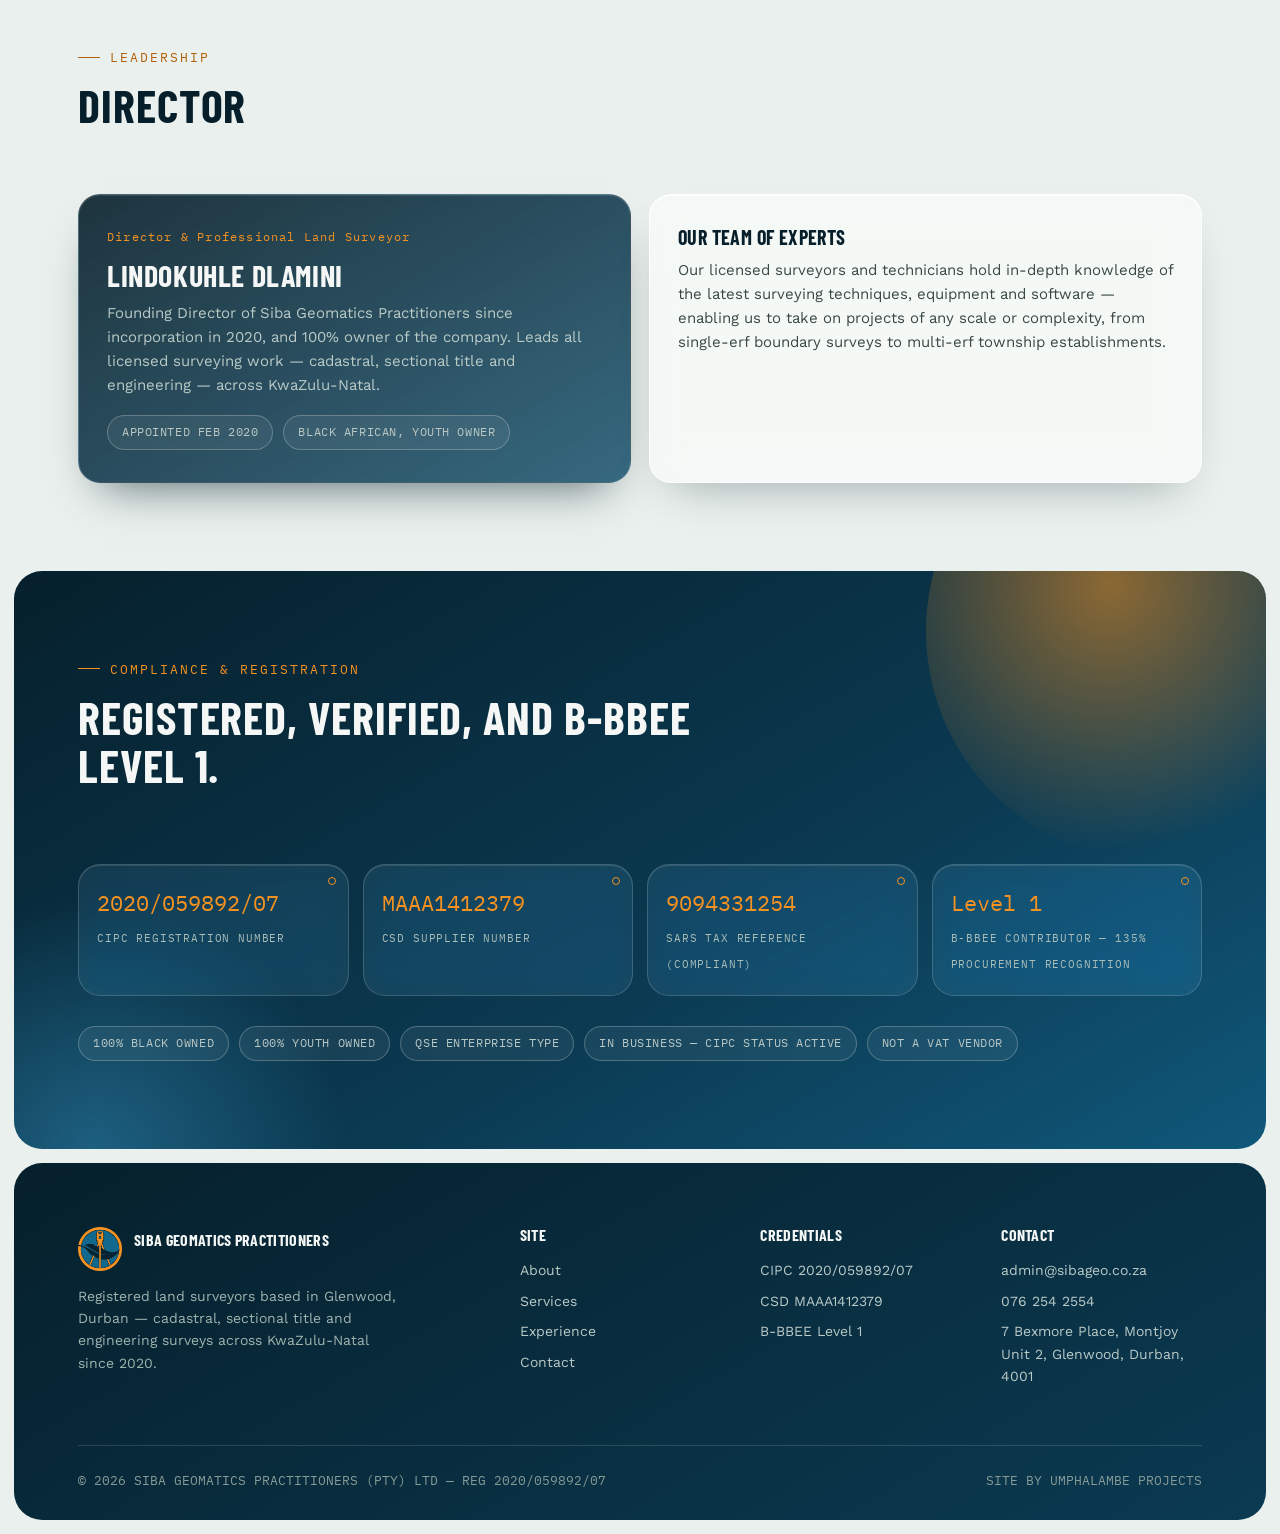
==== commit 261e60ce: "Add SEO basics for sibageo.co.za and Search Console Canonical links on the www host, Open Graph and " ====
--- a/about.html
+++ b/about.html
@@ -11,6 +11,15 @@
 <link rel="icon" type="image/png" href="assets/favicon.png">
 <link rel="apple-touch-icon" href="assets/apple-touch-icon.png">
 <meta name="theme-color" content="#0B3A52">
+<link rel="canonical" href="https://www.sibageo.co.za/about.html">
+<meta property="og:type" content="website">
+<meta property="og:site_name" content="SIBAGEO Land Surveyors">
+<meta property="og:title" content="About | SIBAGEO Land Surveyors">
+<meta property="og:description" content="About Siba Geomatics Practitioners — director, vision, mission, and B-BBEE Level 1 compliance credentials.">
+<meta property="og:url" content="https://www.sibageo.co.za/about.html">
+<meta property="og:image" content="https://www.sibageo.co.za/assets/og.png">
+<meta name="twitter:card" content="summary_large_image">
+<meta name="geo.region" content="ZA-NL">
 </head>
 <body>
 <header class="site">
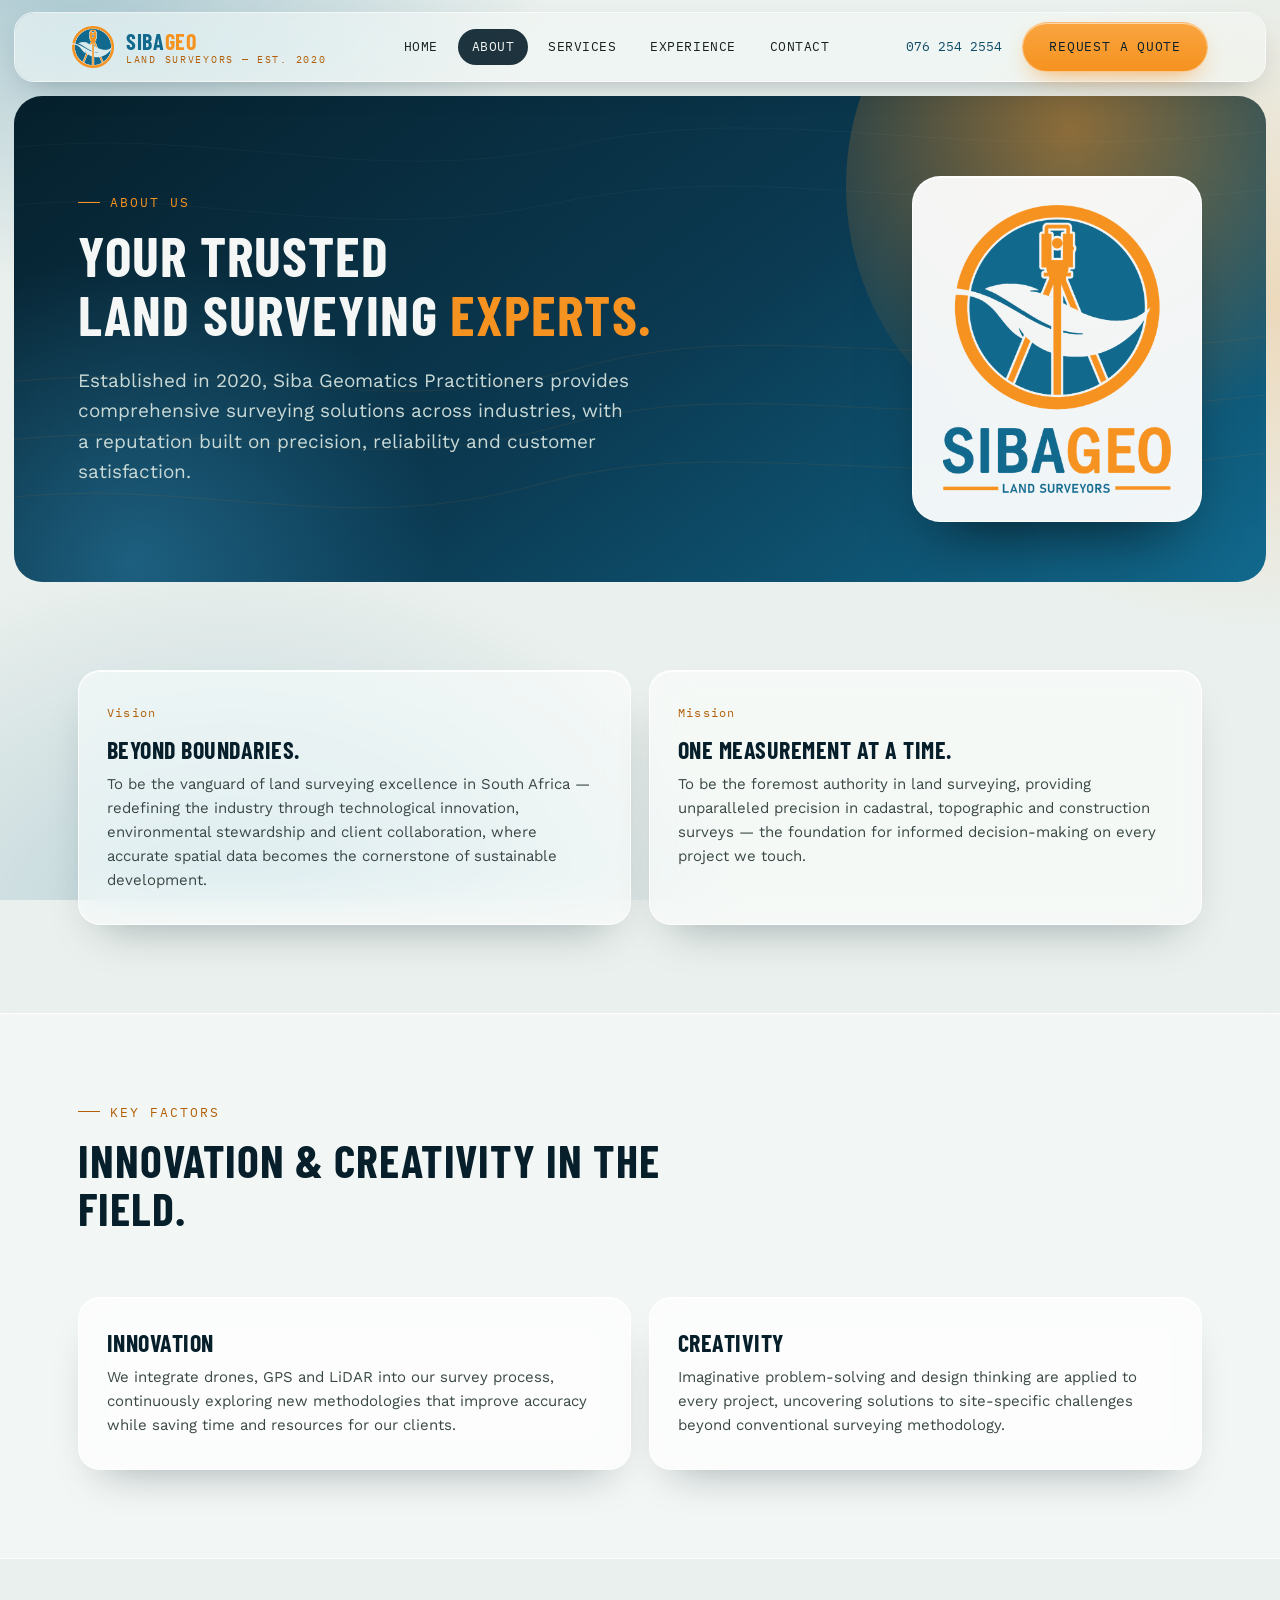
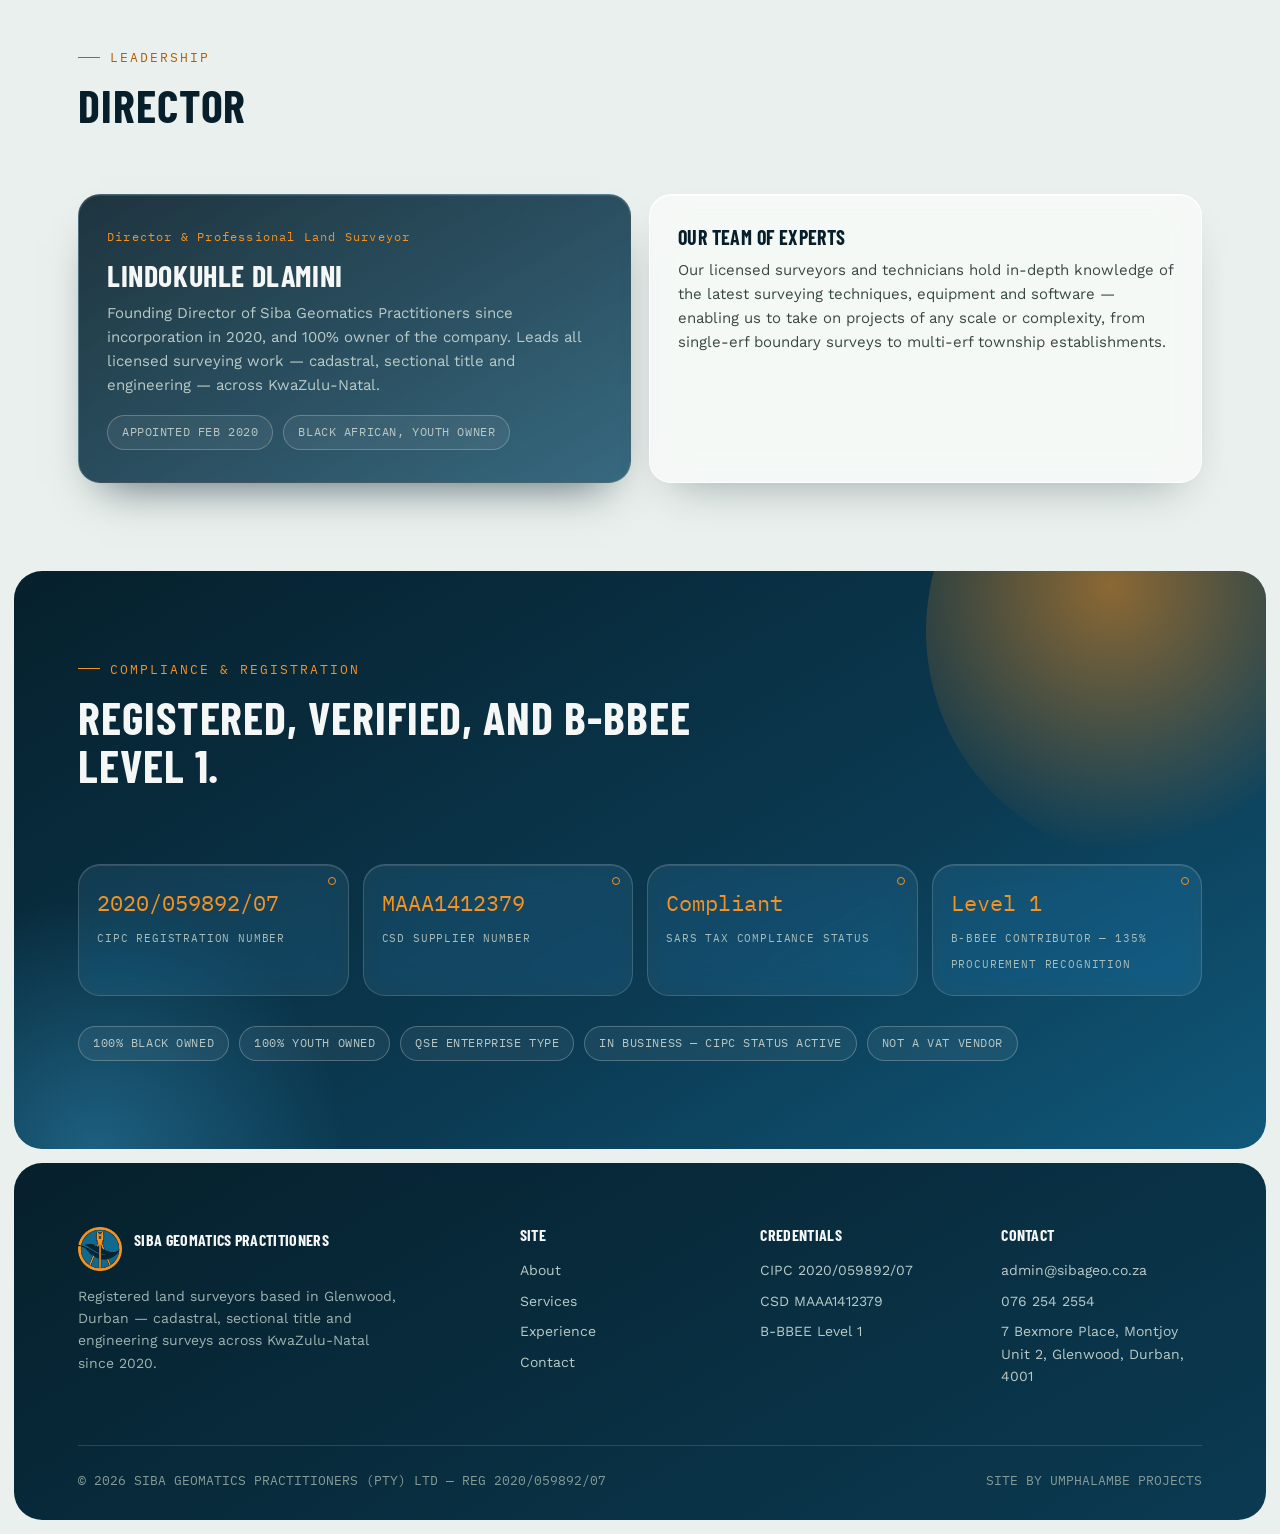
==== commit edc93729: "Remove SARS reference number; deliver contact form to admin@sibageo.co.za Co-Authored-By: Claude Son" ====
--- a/about.html
+++ b/about.html
@@ -132,7 +132,7 @@
     <div class="plate-row">
       <div class="plate"><span class="val mono">2020/059892/07</span><span class="lab">CIPC Registration Number</span></div>
       <div class="plate"><span class="val mono">MAAA1412379</span><span class="lab">CSD Supplier Number</span></div>
-      <div class="plate"><span class="val mono">9094331254</span><span class="lab">SARS Tax Reference (Compliant)</span></div>
+      <div class="plate"><span class="val mono">Compliant</span><span class="lab">SARS Tax Compliance Status</span></div>
       <div class="plate"><span class="val mono">Level 1</span><span class="lab">B-BBEE Contributor — 135% Procurement Recognition</span></div>
     </div>
     <div class="badge-row" style="margin-top:30px;">
--- a/style.css
+++ b/style.css
@@ -344,6 +344,12 @@
   box-shadow:0 0 0 4px rgba(246,146,32,0.25);
 }
 form.enquiry textarea{resize:vertical;min-height:120px;}
+.form-status{margin:4px 0 0;font-size:14px;border-radius:12px;padding:0;}
+.form-status:empty{display:none;}
+.form-status.ok,.form-status.error,.form-status.info{padding:12px 16px;border:1px solid transparent;}
+.form-status.ok{background:rgba(46,160,95,0.14);border-color:rgba(46,160,95,0.4);color:#14532d;}
+.form-status.error{background:rgba(200,60,50,0.12);border-color:rgba(200,60,50,0.4);color:#7f1d1d;}
+.form-status.info{background:rgba(17,105,141,0.1);border-color:rgba(17,105,141,0.3);color:#0b3a52;}
 .row2{display:grid;grid-template-columns:1fr 1fr;gap:16px;}
 @media(max-width:600px){.row2{grid-template-columns:1fr;}}
 
